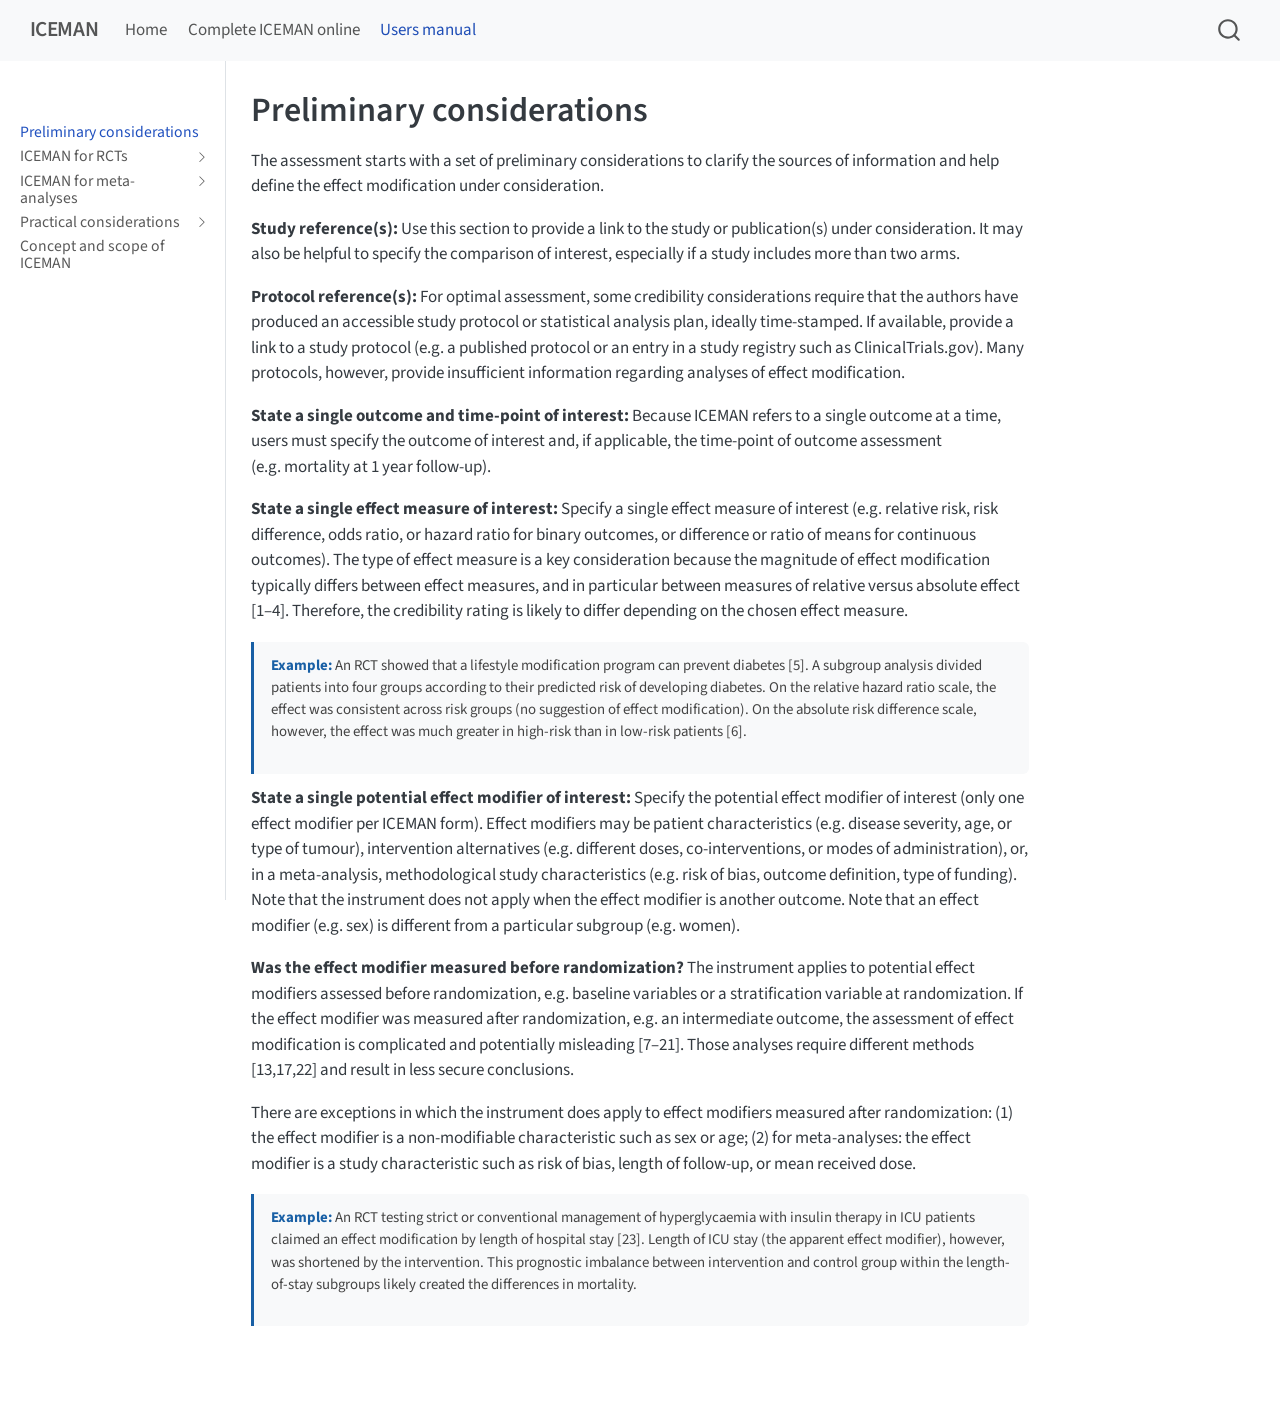
==== docs/manual/index.html @ 95a9b90b "Initial ICEMAN Quarto site" ====
<!DOCTYPE html>
<html xmlns="http://www.w3.org/1999/xhtml" lang="en" xml:lang="en"><head>

<meta charset="utf-8">
<meta name="generator" content="quarto-1.9.37">

<meta name="viewport" content="width=device-width, initial-scale=1.0, user-scalable=yes">


<title>Preliminary considerations – ICEMAN</title>
<style>
/* Default styles provided by pandoc.
** See https://pandoc.org/MANUAL.html#variables-for-html for config info.
*/
code{white-space: pre-wrap;}
span.smallcaps{font-variant: small-caps;}
div.columns{display: flex; gap: min(4vw, 1.5em);}
div.column{flex: auto; overflow-x: auto;}
div.hanging-indent{margin-left: 1.5em; text-indent: -1.5em;}
ul.task-list{list-style: none;}
ul.task-list li input[type="checkbox"] {
  width: 0.8em;
  margin: 0 0.8em 0.2em -1em; /* quarto-specific, see https://github.com/quarto-dev/quarto-cli/issues/4556 */ 
  vertical-align: middle;
}
</style>


<script src="../site_libs/quarto-nav/quarto-nav.js"></script>
<script src="../site_libs/quarto-nav/headroom.min.js"></script>
<script src="../site_libs/clipboard/clipboard.min.js"></script>
<script src="../site_libs/quarto-search/autocomplete.umd.js"></script>
<script src="../site_libs/quarto-search/fuse.min.js"></script>
<script src="../site_libs/quarto-search/quarto-search.js"></script>
<meta name="quarto:offset" content="../">
<script src="../site_libs/quarto-html/quarto.js" type="module"></script>
<script src="../site_libs/quarto-html/tabsets/tabsets.js" type="module"></script>
<script src="../site_libs/quarto-html/popper.min.js"></script>
<script src="../site_libs/quarto-html/tippy.umd.min.js"></script>
<script src="../site_libs/quarto-html/anchor.min.js"></script>
<link href="../site_libs/quarto-html/tippy.css" rel="stylesheet">
<link href="../site_libs/quarto-html/quarto-syntax-highlighting-7f8f88aac4f3542376d5c11b86a4c14d.css" rel="stylesheet" id="quarto-text-highlighting-styles">
<script src="../site_libs/bootstrap/bootstrap.min.js"></script>
<link href="../site_libs/bootstrap/bootstrap-icons.css" rel="stylesheet">
<link href="../site_libs/bootstrap/bootstrap-629c56ba100745318e9dcb35146191d0.min.css" rel="stylesheet" append-hash="true" id="quarto-bootstrap" data-mode="light">
<script id="quarto-search-options" type="application/json">{
  "location": "navbar",
  "copy-button": false,
  "collapse-after": 3,
  "panel-placement": "end",
  "type": "overlay",
  "limit": 50,
  "keyboard-shortcut": [
    "f",
    "/",
    "s"
  ],
  "show-item-context": false,
  "language": {
    "search-no-results-text": "No results",
    "search-matching-documents-text": "matching documents",
    "search-copy-link-title": "Copy link to search",
    "search-hide-matches-text": "Hide additional matches",
    "search-more-match-text": "more match in this document",
    "search-more-matches-text": "more matches in this document",
    "search-clear-button-title": "Clear",
    "search-text-placeholder": "",
    "search-detached-cancel-button-title": "Cancel",
    "search-submit-button-title": "Submit",
    "search-label": "Search"
  }
}</script>


<link rel="stylesheet" href="../assets/custom.css">
</head>

<body class="nav-sidebar docked nav-fixed quarto-light">

<div id="quarto-search-results"></div>
  <header id="quarto-header" class="headroom fixed-top">
    <nav class="navbar navbar-expand-lg " data-bs-theme="dark">
      <div class="navbar-container container-fluid">
      <div class="navbar-brand-container mx-auto">
    <a class="navbar-brand" href="../index.html">
    <span class="navbar-title">ICEMAN</span>
    </a>
  </div>
            <div id="quarto-search" class="" title="Search"></div>
          <button class="navbar-toggler" type="button" data-bs-toggle="collapse" data-bs-target="#navbarCollapse" aria-controls="navbarCollapse" role="menu" aria-expanded="false" aria-label="Toggle navigation" onclick="if (window.quartoToggleHeadroom) { window.quartoToggleHeadroom(); }">
  <span class="navbar-toggler-icon"></span>
</button>
          <div class="collapse navbar-collapse" id="navbarCollapse">
            <ul class="navbar-nav navbar-nav-scroll me-auto">
  <li class="nav-item">
    <a class="nav-link" href="../index.html"> 
<span class="menu-text">Home</span></a>
  </li>  
  <li class="nav-item">
    <a class="nav-link" href="../tool.html"> 
<span class="menu-text">Complete ICEMAN online</span></a>
  </li>  
  <li class="nav-item">
    <a class="nav-link active" href="../manual/index.html" aria-current="page"> 
<span class="menu-text">Users manual</span></a>
  </li>  
</ul>
          </div> <!-- /navcollapse -->
            <div class="quarto-navbar-tools">
</div>
      </div> <!-- /container-fluid -->
    </nav>
  <nav class="quarto-secondary-nav">
    <div class="container-fluid d-flex">
      <button type="button" class="quarto-btn-toggle btn" data-bs-toggle="collapse" role="button" data-bs-target=".quarto-sidebar-collapse-item" aria-controls="quarto-sidebar" aria-expanded="false" aria-label="Toggle sidebar navigation" onclick="if (window.quartoToggleHeadroom) { window.quartoToggleHeadroom(); }">
        <i class="bi bi-layout-text-sidebar-reverse"></i>
      </button>
        <nav class="quarto-page-breadcrumbs" aria-label="breadcrumb"><ol class="breadcrumb"><li class="breadcrumb-item"><a href="../manual/index.html">Preliminary considerations</a></li></ol></nav>
        <a class="flex-grow-1" role="navigation" data-bs-toggle="collapse" data-bs-target=".quarto-sidebar-collapse-item" aria-controls="quarto-sidebar" aria-expanded="false" aria-label="Toggle sidebar navigation" onclick="if (window.quartoToggleHeadroom) { window.quartoToggleHeadroom(); }">      
        </a>
      <button type="button" class="btn quarto-search-button" aria-label="Search" onclick="window.quartoOpenSearch();">
        <i class="bi bi-search"></i>
      </button>
    </div>
  </nav>
</header>
<!-- content -->
<div id="quarto-content" class="quarto-container page-columns page-rows-contents page-layout-article page-navbar">
<!-- sidebar -->
  <nav id="quarto-sidebar" class="sidebar collapse collapse-horizontal quarto-sidebar-collapse-item sidebar-navigation docked overflow-auto">
        <div class="mt-2 flex-shrink-0 align-items-center">
        <div class="sidebar-search">
        <div id="quarto-search" class="" title="Search"></div>
        </div>
        </div>
    <div class="sidebar-menu-container"> 
    <ul class="list-unstyled mt-1">
        <li class="sidebar-item">
  <div class="sidebar-item-container"> 
  <a href="../manual/index.html" class="sidebar-item-text sidebar-link active">
 <span class="menu-text">Preliminary considerations</span></a>
  </div>
</li>
        <li class="sidebar-item sidebar-item-section">
      <div class="sidebar-item-container"> 
            <a href="../manual/rct.html" class="sidebar-item-text sidebar-link">
 <span class="menu-text">ICEMAN for RCTs</span></a>
          <a class="sidebar-item-toggle text-start collapsed" data-bs-toggle="collapse" data-bs-target="#quarto-sidebar-section-1" role="navigation" aria-expanded="false" aria-label="Toggle section">
            <i class="bi bi-chevron-right ms-2"></i>
          </a> 
      </div>
      <ul id="quarto-sidebar-section-1" class="collapse list-unstyled sidebar-section depth1 ">  
          <li class="sidebar-item">
  <div class="sidebar-item-container"> 
  <a href="../manual/rct.html#rct-item1" class="sidebar-item-text sidebar-link">
 <span class="menu-text">Item 1 — Direction a priori</span></a>
  </div>
</li>
          <li class="sidebar-item">
  <div class="sidebar-item-container"> 
  <a href="../manual/rct.html#rct-item2" class="sidebar-item-text sidebar-link">
 <span class="menu-text">Item 2 — Prior evidence</span></a>
  </div>
</li>
          <li class="sidebar-item">
  <div class="sidebar-item-container"> 
  <a href="../manual/rct.html#rct-item3" class="sidebar-item-text sidebar-link">
 <span class="menu-text">Item 3 — Interaction test</span></a>
  </div>
</li>
          <li class="sidebar-item">
  <div class="sidebar-item-container"> 
  <a href="../manual/rct.html#rct-item4" class="sidebar-item-text sidebar-link">
 <span class="menu-text">Item 4 — Multiplicity</span></a>
  </div>
</li>
          <li class="sidebar-item">
  <div class="sidebar-item-container"> 
  <a href="../manual/rct.html#rct-item5" class="sidebar-item-text sidebar-link">
 <span class="menu-text">Item 5 — Cut points</span></a>
  </div>
</li>
          <li class="sidebar-item">
  <div class="sidebar-item-container"> 
  <a href="../manual/rct.html#rct-item6" class="sidebar-item-text sidebar-link">
 <span class="menu-text">Item 6 — Additional</span></a>
  </div>
</li>
          <li class="sidebar-item">
  <div class="sidebar-item-container"> 
  <a href="../manual/rct.html#rct-item7" class="sidebar-item-text sidebar-link">
 <span class="menu-text">Item 7 — Overall rating</span></a>
  </div>
</li>
          <li class="sidebar-item">
  <div class="sidebar-item-container"> 
  <a href="../manual/rct.html#rct-example" class="sidebar-item-text sidebar-link">
 <span class="menu-text">Worked example (CRASH-2)</span></a>
  </div>
</li>
      </ul>
  </li>
        <li class="sidebar-item sidebar-item-section">
      <div class="sidebar-item-container"> 
            <a href="../manual/meta.html" class="sidebar-item-text sidebar-link">
 <span class="menu-text">ICEMAN for meta-analyses</span></a>
          <a class="sidebar-item-toggle text-start collapsed" data-bs-toggle="collapse" data-bs-target="#quarto-sidebar-section-2" role="navigation" aria-expanded="false" aria-label="Toggle section">
            <i class="bi bi-chevron-right ms-2"></i>
          </a> 
      </div>
      <ul id="quarto-sidebar-section-2" class="collapse list-unstyled sidebar-section depth1 ">  
          <li class="sidebar-item">
  <div class="sidebar-item-container"> 
  <a href="../manual/meta.html#meta-item1" class="sidebar-item-text sidebar-link">
 <span class="menu-text">Item 1 — Within vs between</span></a>
  </div>
</li>
          <li class="sidebar-item">
  <div class="sidebar-item-container"> 
  <a href="../manual/meta.html#meta-item2" class="sidebar-item-text sidebar-link">
 <span class="menu-text">Item 2 — Similarity across trials</span></a>
  </div>
</li>
          <li class="sidebar-item">
  <div class="sidebar-item-container"> 
  <a href="../manual/meta.html#meta-item3" class="sidebar-item-text sidebar-link">
 <span class="menu-text">Item 3 — Number of studies</span></a>
  </div>
</li>
          <li class="sidebar-item">
  <div class="sidebar-item-container"> 
  <a href="../manual/meta.html#meta-items4-6" class="sidebar-item-text sidebar-link">
 <span class="menu-text">Items 4–6 — Direction, test, multiplicity</span></a>
  </div>
</li>
          <li class="sidebar-item">
  <div class="sidebar-item-container"> 
  <a href="../manual/meta.html#meta-item7" class="sidebar-item-text sidebar-link">
 <span class="menu-text">Item 7 — Random effects model</span></a>
  </div>
</li>
          <li class="sidebar-item">
  <div class="sidebar-item-container"> 
  <a href="../manual/meta.html#meta-item8" class="sidebar-item-text sidebar-link">
 <span class="menu-text">Item 8 — Cut points</span></a>
  </div>
</li>
          <li class="sidebar-item">
  <div class="sidebar-item-container"> 
  <a href="../manual/meta.html#meta-item9" class="sidebar-item-text sidebar-link">
 <span class="menu-text">Item 9 — Additional</span></a>
  </div>
</li>
          <li class="sidebar-item">
  <div class="sidebar-item-container"> 
  <a href="../manual/meta.html#meta-item10" class="sidebar-item-text sidebar-link">
 <span class="menu-text">Item 10 — Overall rating</span></a>
  </div>
</li>
          <li class="sidebar-item">
  <div class="sidebar-item-container"> 
  <a href="../manual/meta.html#meta-example" class="sidebar-item-text sidebar-link">
 <span class="menu-text">Worked example (cervical cancer)</span></a>
  </div>
</li>
      </ul>
  </li>
        <li class="sidebar-item sidebar-item-section">
      <div class="sidebar-item-container"> 
            <a href="../manual/practical.html" class="sidebar-item-text sidebar-link">
 <span class="menu-text">Practical considerations</span></a>
          <a class="sidebar-item-toggle text-start collapsed" data-bs-toggle="collapse" data-bs-target="#quarto-sidebar-section-3" role="navigation" aria-expanded="false" aria-label="Toggle section">
            <i class="bi bi-chevron-right ms-2"></i>
          </a> 
      </div>
      <ul id="quarto-sidebar-section-3" class="collapse list-unstyled sidebar-section depth1 ">  
          <li class="sidebar-item">
  <div class="sidebar-item-container"> 
  <a href="../manual/practical.html#assessment-in-duplicate" class="sidebar-item-text sidebar-link">
 <span class="menu-text">Assessment in duplicate</span></a>
  </div>
</li>
          <li class="sidebar-item">
  <div class="sidebar-item-container"> 
  <a href="../manual/practical.html#reporting" class="sidebar-item-text sidebar-link">
 <span class="menu-text">Reporting</span></a>
  </div>
</li>
          <li class="sidebar-item">
  <div class="sidebar-item-container"> 
  <a href="../manual/practical.html#using-iceman-with-other-instruments" class="sidebar-item-text sidebar-link">
 <span class="menu-text">Using ICEMAN with other instruments</span></a>
  </div>
</li>
      </ul>
  </li>
        <li class="sidebar-item">
  <div class="sidebar-item-container"> 
  <a href="../manual/concepts.html" class="sidebar-item-text sidebar-link">
 <span class="menu-text">Concept and scope of ICEMAN</span></a>
  </div>
</li>
    </ul>
    </div>
</nav>
<div id="quarto-sidebar-glass" class="quarto-sidebar-collapse-item" data-bs-toggle="collapse" data-bs-target=".quarto-sidebar-collapse-item"></div>
<!-- margin-sidebar -->
    <div id="quarto-margin-sidebar" class="sidebar margin-sidebar zindex-bottom">
        
    </div>
<!-- main -->
<main class="content" id="quarto-document-content">

<header id="title-block-header" class="quarto-title-block default">
<div class="quarto-title">
<h1 class="title">Preliminary considerations</h1>
</div>



<div class="quarto-title-meta">

    
  
    
  </div>
  


</header>


<p>The assessment starts with a set of preliminary considerations to clarify the sources of information and help define the effect modification under consideration.</p>
<p><strong>Study reference(s):</strong> Use this section to provide a link to the study or publication(s) under consideration. It may also be helpful to specify the comparison of interest, especially if a study includes more than two arms.</p>
<p><strong>Protocol reference(s):</strong> For optimal assessment, some credibility considerations require that the authors have produced an accessible study protocol or statistical analysis plan, ideally time-stamped. If available, provide a link to a study protocol (e.g.&nbsp;a published protocol or an entry in a study registry such as ClinicalTrials.gov). Many protocols, however, provide insufficient information regarding analyses of effect modification.</p>
<p><strong>State a single outcome and time-point of interest:</strong> Because ICEMAN refers to a single outcome at a time, users must specify the outcome of interest and, if applicable, the time-point of outcome assessment (e.g.&nbsp;mortality at 1 year follow-up).</p>
<p><strong>State a single effect measure of interest:</strong> Specify a single effect measure of interest (e.g.&nbsp;relative risk, risk difference, odds ratio, or hazard ratio for binary outcomes, or difference or ratio of means for continuous outcomes). The type of effect measure is a key consideration because the magnitude of effect modification typically differs between effect measures, and in particular between measures of relative versus absolute effect <span class="citation" data-cites="Engels2000heterogeneity-0001 Venekamp2014subgroup-0001 Rhodes2016empirical-0001 White2005assessing-0001">[1–4]</span>. Therefore, the credibility rating is likely to differ depending on the chosen effect measure.</p>
<div class="example-block">
<p><strong>Example:</strong> An RCT showed that a lifestyle modification program can prevent diabetes <span class="citation" data-cites="Knowler2002reduction">[5]</span>. A subgroup analysis divided patients into four groups according to their predicted risk of developing diabetes. On the relative hazard ratio scale, the effect was consistent across risk groups (no suggestion of effect modification). On the absolute risk difference scale, however, the effect was much greater in high-risk than in low-risk patients <span class="citation" data-cites="Kent2018personalized-0001">[6]</span>.</p>
</div>
<p><strong>State a single potential effect modifier of interest:</strong> Specify the potential effect modifier of interest (only one effect modifier per ICEMAN form). Effect modifiers may be patient characteristics (e.g.&nbsp;disease severity, age, or type of tumour), intervention alternatives (e.g.&nbsp;different doses, co-interventions, or modes of administration), or, in a meta-analysis, methodological study characteristics (e.g.&nbsp;risk of bias, outcome definition, type of funding). Note that the instrument does not apply when the effect modifier is another outcome. Note that an effect modifier (e.g.&nbsp;sex) is different from a particular subgroup (e.g.&nbsp;women).</p>
<p><strong>Was the effect modifier measured before randomization?</strong> The instrument applies to potential effect modifiers assessed before randomization, e.g.&nbsp;baseline variables or a stratification variable at randomization. If the effect modifier was measured after randomization, e.g.&nbsp;an intermediate outcome, the assessment of effect modification is complicated and potentially misleading <span class="citation" data-cites="VanderWeele2009on-0001 Yusuf1991analysis-0001 Sun2010is-0001 Sun2014how-0001 Oxman1992a-0001 Simon1982patient-0001 Matsuyama2006estimation-0001 Hirji2009outcome-0001 Cuzick1982the-0001 Cook2004subgroup-0001 Desai2014challenges-0001 vanHoorn2017the-0001 Grady2007chapter-0002 Moye200721 Rosenbaum1984the-0001">[7–21]</span>. Those analyses require different methods <span class="citation" data-cites="Matsuyama2006estimation-0001 Desai2014challenges-0001 Korn2017assessing-0001">[13,17,22]</span> and result in less secure conclusions.</p>
<p>There are exceptions in which the instrument does apply to effect modifiers measured after randomization: (1) the effect modifier is a non-modifiable characteristic such as sex or age; (2) for meta-analyses: the effect modifier is a study characteristic such as risk of bias, length of follow-up, or mean received dose.</p>
<div class="example-block">
<p><strong>Example:</strong> An RCT testing strict or conventional management of hyperglycaemia with insulin therapy in ICU patients claimed an effect modification by length of hospital stay <span class="citation" data-cites="VanDenBerghe2006intensive-0001">[23]</span>. Length of ICU stay (the apparent effect modifier), however, was shortened by the intervention. This prognostic imbalance between intervention and control group within the length-of-stay subgroups likely created the differences in mortality.</p>
</div>



</main> <!-- /main -->
<script id="quarto-html-after-body" type="application/javascript">
  window.document.addEventListener("DOMContentLoaded", function (event) {
    const icon = "";
    const anchorJS = new window.AnchorJS();
    anchorJS.options = {
      placement: 'right',
      icon: icon
    };
    anchorJS.add('.anchored');
    const isCodeAnnotation = (el) => {
      for (const clz of el.classList) {
        if (clz.startsWith('code-annotation-')) {                     
          return true;
        }
      }
      return false;
    }
    const onCopySuccess = function(e) {
      // button target
      const button = e.trigger;
      // don't keep focus
      button.blur();
      // flash "checked"
      button.classList.add('code-copy-button-checked');
      var currentTitle = button.getAttribute("title");
      button.setAttribute("title", "Copied!");
      let tooltip;
      if (window.bootstrap) {
        button.setAttribute("data-bs-toggle", "tooltip");
        button.setAttribute("data-bs-placement", "left");
        button.setAttribute("data-bs-title", "Copied!");
        tooltip = new bootstrap.Tooltip(button, 
          { trigger: "manual", 
            customClass: "code-copy-button-tooltip",
            offset: [0, -8]});
        tooltip.show();    
      }
      setTimeout(function() {
        if (tooltip) {
          tooltip.hide();
          button.removeAttribute("data-bs-title");
          button.removeAttribute("data-bs-toggle");
          button.removeAttribute("data-bs-placement");
        }
        button.setAttribute("title", currentTitle);
        button.classList.remove('code-copy-button-checked');
      }, 1000);
      // clear code selection
      e.clearSelection();
    }
    const getTextToCopy = function(trigger) {
      const outerScaffold = trigger.parentElement.cloneNode(true);
      const codeEl = outerScaffold.querySelector('code');
      for (const childEl of codeEl.children) {
        if (isCodeAnnotation(childEl)) {
          childEl.remove();
        }
      }
      return codeEl.innerText;
    }
    const clipboard = new window.ClipboardJS('.code-copy-button:not([data-in-quarto-modal])', {
      text: getTextToCopy
    });
    clipboard.on('success', onCopySuccess);
    if (window.document.getElementById('quarto-embedded-source-code-modal')) {
      const clipboardModal = new window.ClipboardJS('.code-copy-button[data-in-quarto-modal]', {
        text: getTextToCopy,
        container: window.document.getElementById('quarto-embedded-source-code-modal')
      });
      clipboardModal.on('success', onCopySuccess);
    }
      var localhostRegex = new RegExp(/^(?:http|https):\/\/localhost\:?[0-9]*\//);
      var mailtoRegex = new RegExp(/^mailto:/);
        var filterRegex = new RegExp('/' + window.location.host + '/');
      var isInternal = (href) => {
          return filterRegex.test(href) || localhostRegex.test(href) || mailtoRegex.test(href);
      }
      // Inspect non-navigation links and adorn them if external
     var links = window.document.querySelectorAll('a[href]:not(.nav-link):not(.navbar-brand):not(.toc-action):not(.sidebar-link):not(.sidebar-item-toggle):not(.pagination-link):not(.no-external):not([aria-hidden]):not(.dropdown-item):not(.quarto-navigation-tool):not(.about-link)');
      for (var i=0; i<links.length; i++) {
        const link = links[i];
        if (!isInternal(link.href)) {
          // undo the damage that might have been done by quarto-nav.js in the case of
          // links that we want to consider external
          if (link.dataset.originalHref !== undefined) {
            link.href = link.dataset.originalHref;
          }
        }
      }
    function tippyHover(el, contentFn, onTriggerFn, onUntriggerFn) {
      const config = {
        allowHTML: true,
        maxWidth: 500,
        delay: 100,
        arrow: false,
        appendTo: function(el) {
            return el.parentElement;
        },
        interactive: true,
        interactiveBorder: 10,
        theme: 'quarto',
        placement: 'bottom-start',
      };
      if (contentFn) {
        config.content = contentFn;
      }
      if (onTriggerFn) {
        config.onTrigger = onTriggerFn;
      }
      if (onUntriggerFn) {
        config.onUntrigger = onUntriggerFn;
      }
      window.tippy(el, config); 
    }
    const noterefs = window.document.querySelectorAll('a[role="doc-noteref"]');
    for (var i=0; i<noterefs.length; i++) {
      const ref = noterefs[i];
      tippyHover(ref, function() {
        // use id or data attribute instead here
        let href = ref.getAttribute('data-footnote-href') || ref.getAttribute('href');
        try { href = new URL(href).hash; } catch {}
        const id = href.replace(/^#\/?/, "");
        const note = window.document.getElementById(id);
        if (note) {
          return note.innerHTML;
        } else {
          return "";
        }
      });
    }
    const xrefs = window.document.querySelectorAll('a.quarto-xref');
    const processXRef = (id, note) => {
      // Strip column container classes
      const stripColumnClz = (el) => {
        el.classList.remove("page-full", "page-columns");
        if (el.children) {
          for (const child of el.children) {
            stripColumnClz(child);
          }
        }
      }
      stripColumnClz(note)
      if (id === null || id.startsWith('sec-')) {
        // Special case sections, only their first couple elements
        const container = document.createElement("div");
        if (note.children && note.children.length > 2) {
          container.appendChild(note.children[0].cloneNode(true));
          for (let i = 1; i < note.children.length; i++) {
            const child = note.children[i];
            if (child.tagName === "P" && child.innerText === "") {
              continue;
            } else {
              container.appendChild(child.cloneNode(true));
              break;
            }
          }
          if (window.Quarto?.typesetMath) {
            window.Quarto.typesetMath(container);
          }
          return container.innerHTML
        } else {
          if (window.Quarto?.typesetMath) {
            window.Quarto.typesetMath(note);
          }
          return note.innerHTML;
        }
      } else {
        // Remove any anchor links if they are present
        const anchorLink = note.querySelector('a.anchorjs-link');
        if (anchorLink) {
          anchorLink.remove();
        }
        if (window.Quarto?.typesetMath) {
          window.Quarto.typesetMath(note);
        }
        if (note.classList.contains("callout")) {
          return note.outerHTML;
        } else {
          return note.innerHTML;
        }
      }
    }
    for (var i=0; i<xrefs.length; i++) {
      const xref = xrefs[i];
      tippyHover(xref, undefined, function(instance) {
        instance.disable();
        let url = xref.getAttribute('href');
        let hash = undefined; 
        if (url.startsWith('#')) {
          hash = url;
        } else {
          try { hash = new URL(url).hash; } catch {}
        }
        if (hash) {
          const id = hash.replace(/^#\/?/, "");
          const note = window.document.getElementById(id);
          if (note !== null) {
            try {
              const html = processXRef(id, note.cloneNode(true));
              instance.setContent(html);
            } finally {
              instance.enable();
              instance.show();
            }
          } else {
            // See if we can fetch this
            fetch(url.split('#')[0])
            .then(res => res.text())
            .then(html => {
              const parser = new DOMParser();
              const htmlDoc = parser.parseFromString(html, "text/html");
              const note = htmlDoc.getElementById(id);
              if (note !== null) {
                const html = processXRef(id, note);
                instance.setContent(html);
              } 
            }).finally(() => {
              instance.enable();
              instance.show();
            });
          }
        } else {
          // See if we can fetch a full url (with no hash to target)
          // This is a special case and we should probably do some content thinning / targeting
          fetch(url)
          .then(res => res.text())
          .then(html => {
            const parser = new DOMParser();
            const htmlDoc = parser.parseFromString(html, "text/html");
            const note = htmlDoc.querySelector('main.content');
            if (note !== null) {
              // This should only happen for chapter cross references
              // (since there is no id in the URL)
              // remove the first header
              if (note.children.length > 0 && note.children[0].tagName === "HEADER") {
                note.children[0].remove();
              }
              const html = processXRef(null, note);
              instance.setContent(html);
            } 
          }).finally(() => {
            instance.enable();
            instance.show();
          });
        }
      }, function(instance) {
      });
    }
        let selectedAnnoteEl;
        const selectorForAnnotation = ( cell, annotation) => {
          let cellAttr = 'data-code-cell="' + cell + '"';
          let lineAttr = 'data-code-annotation="' +  annotation + '"';
          const selector = 'span[' + cellAttr + '][' + lineAttr + ']';
          return selector;
        }
        const selectCodeLines = (annoteEl) => {
          const doc = window.document;
          const targetCell = annoteEl.getAttribute("data-target-cell");
          const targetAnnotation = annoteEl.getAttribute("data-target-annotation");
          const annoteSpan = window.document.querySelector(selectorForAnnotation(targetCell, targetAnnotation));
          const lines = annoteSpan.getAttribute("data-code-lines").split(",");
          const lineIds = lines.map((line) => {
            return targetCell + "-" + line;
          })
          let top = null;
          let height = null;
          let parent = null;
          if (lineIds.length > 0) {
              //compute the position of the single el (top and bottom and make a div)
              const el = window.document.getElementById(lineIds[0]);
              top = el.offsetTop;
              height = el.offsetHeight;
              parent = el.parentElement.parentElement;
            if (lineIds.length > 1) {
              const lastEl = window.document.getElementById(lineIds[lineIds.length - 1]);
              const bottom = lastEl.offsetTop + lastEl.offsetHeight;
              height = bottom - top;
            }
            if (top !== null && height !== null && parent !== null) {
              // cook up a div (if necessary) and position it 
              let div = window.document.getElementById("code-annotation-line-highlight");
              if (div === null) {
                div = window.document.createElement("div");
                div.setAttribute("id", "code-annotation-line-highlight");
                div.style.position = 'absolute';
                parent.appendChild(div);
              }
              div.style.top = top - 2 + "px";
              div.style.height = height + 4 + "px";
              div.style.left = 0;
              let gutterDiv = window.document.getElementById("code-annotation-line-highlight-gutter");
              if (gutterDiv === null) {
                gutterDiv = window.document.createElement("div");
                gutterDiv.setAttribute("id", "code-annotation-line-highlight-gutter");
                gutterDiv.style.position = 'absolute';
                const codeCell = window.document.getElementById(targetCell);
                const gutter = codeCell.querySelector('.code-annotation-gutter');
                gutter.appendChild(gutterDiv);
              }
              gutterDiv.style.top = top - 2 + "px";
              gutterDiv.style.height = height + 4 + "px";
            }
            selectedAnnoteEl = annoteEl;
          }
        };
        const unselectCodeLines = () => {
          const elementsIds = ["code-annotation-line-highlight", "code-annotation-line-highlight-gutter"];
          elementsIds.forEach((elId) => {
            const div = window.document.getElementById(elId);
            if (div) {
              div.remove();
            }
          });
          selectedAnnoteEl = undefined;
        };
          // Handle positioning of the toggle
      window.addEventListener(
        "resize",
        throttle(() => {
          elRect = undefined;
          if (selectedAnnoteEl) {
            selectCodeLines(selectedAnnoteEl);
          }
        }, 10)
      );
      function throttle(fn, ms) {
      let throttle = false;
      let timer;
        return (...args) => {
          if(!throttle) { // first call gets through
              fn.apply(this, args);
              throttle = true;
          } else { // all the others get throttled
              if(timer) clearTimeout(timer); // cancel #2
              timer = setTimeout(() => {
                fn.apply(this, args);
                timer = throttle = false;
              }, ms);
          }
        };
      }
        // Attach click handler to the DT
        const annoteDls = window.document.querySelectorAll('dt[data-target-cell]');
        for (const annoteDlNode of annoteDls) {
          annoteDlNode.addEventListener('click', (event) => {
            const clickedEl = event.target;
            if (clickedEl !== selectedAnnoteEl) {
              unselectCodeLines();
              const activeEl = window.document.querySelector('dt[data-target-cell].code-annotation-active');
              if (activeEl) {
                activeEl.classList.remove('code-annotation-active');
              }
              selectCodeLines(clickedEl);
              clickedEl.classList.add('code-annotation-active');
            } else {
              // Unselect the line
              unselectCodeLines();
              clickedEl.classList.remove('code-annotation-active');
            }
          });
        }
    const findCites = (el) => {
      const parentEl = el.parentElement;
      if (parentEl) {
        const cites = parentEl.dataset.cites;
        if (cites) {
          return {
            el,
            cites: cites.split(' ')
          };
        } else {
          return findCites(el.parentElement)
        }
      } else {
        return undefined;
      }
    };
    var bibliorefs = window.document.querySelectorAll('a[role="doc-biblioref"]');
    for (var i=0; i<bibliorefs.length; i++) {
      const ref = bibliorefs[i];
      const citeInfo = findCites(ref);
      if (citeInfo) {
        tippyHover(citeInfo.el, function() {
          var popup = window.document.createElement('div');
          citeInfo.cites.forEach(function(cite) {
            var citeDiv = window.document.createElement('div');
            citeDiv.classList.add('hanging-indent');
            citeDiv.classList.add('csl-entry');
            var biblioDiv = window.document.getElementById('ref-' + cite);
            if (biblioDiv) {
              citeDiv.innerHTML = biblioDiv.innerHTML;
            }
            popup.appendChild(citeDiv);
          });
          return popup.innerHTML;
        });
      }
    }
  });
  </script>
</div> <!-- /content -->




</body></html>
---- docs/site_libs/quarto-html/tippy.css ----
.tippy-box[data-animation=fade][data-state=hidden]{opacity:0}[data-tippy-root]{max-width:calc(100vw - 10px)}.tippy-box{position:relative;background-color:#333;color:#fff;border-radius:4px;font-size:14px;line-height:1.4;white-space:normal;outline:0;transition-property:transform,visibility,opacity}.tippy-box[data-placement^=top]>.tippy-arrow{bottom:0}.tippy-box[data-placement^=top]>.tippy-arrow:before{bottom:-7px;left:0;border-width:8px 8px 0;border-top-color:initial;transform-origin:center top}.tippy-box[data-placement^=bottom]>.tippy-arrow{top:0}.tippy-box[data-placement^=bottom]>.tippy-arrow:before{top:-7px;left:0;border-width:0 8px 8px;border-bottom-color:initial;transform-origin:center bottom}.tippy-box[data-placement^=left]>.tippy-arrow{right:0}.tippy-box[data-placement^=left]>.tippy-arrow:before{border-width:8px 0 8px 8px;border-left-color:initial;right:-7px;transform-origin:center left}.tippy-box[data-placement^=right]>.tippy-arrow{left:0}.tippy-box[data-placement^=right]>.tippy-arrow:before{left:-7px;border-width:8px 8px 8px 0;border-right-color:initial;transform-origin:center right}.tippy-box[data-inertia][data-state=visible]{transition-timing-function:cubic-bezier(.54,1.5,.38,1.11)}.tippy-arrow{width:16px;height:16px;color:#333}.tippy-arrow:before{content:"";position:absolute;border-color:transparent;border-style:solid}.tippy-content{position:relative;padding:5px 9px;z-index:1}
---- docs/site_libs/quarto-html/quarto-syntax-highlighting-7f8f88aac4f3542376d5c11b86a4c14d.css ----
/* quarto syntax highlight colors */
:root {
  --quarto-hl-ot-color: #003B4F;
  --quarto-hl-at-color: #657422;
  --quarto-hl-ss-color: #20794D;
  --quarto-hl-an-color: #5E5E5E;
  --quarto-hl-fu-color: #4758AB;
  --quarto-hl-st-color: #20794D;
  --quarto-hl-cf-color: #003B4F;
  --quarto-hl-op-color: #5E5E5E;
  --quarto-hl-er-color: #AD0000;
  --quarto-hl-bn-color: #AD0000;
  --quarto-hl-al-color: #AD0000;
  --quarto-hl-va-color: #111111;
  --quarto-hl-bu-color: inherit;
  --quarto-hl-ex-color: inherit;
  --quarto-hl-pp-color: #AD0000;
  --quarto-hl-in-color: #5E5E5E;
  --quarto-hl-vs-color: #20794D;
  --quarto-hl-wa-color: #5E5E5E;
  --quarto-hl-do-color: #5E5E5E;
  --quarto-hl-im-color: #00769E;
  --quarto-hl-ch-color: #20794D;
  --quarto-hl-dt-color: #AD0000;
  --quarto-hl-fl-color: #AD0000;
  --quarto-hl-co-color: #5E5E5E;
  --quarto-hl-cv-color: #5E5E5E;
  --quarto-hl-cn-color: #8f5902;
  --quarto-hl-sc-color: #5E5E5E;
  --quarto-hl-dv-color: #AD0000;
  --quarto-hl-kw-color: #003B4F;
}

/* other quarto variables */
:root {
  --quarto-font-monospace: SFMono-Regular, Menlo, Monaco, Consolas, "Liberation Mono", "Courier New", monospace;
}

/* syntax highlight based on Pandoc's rules */
pre > code.sourceCode > span {
  color: #003B4F;
}

code.sourceCode > span {
  color: #003B4F;
}

div.sourceCode,
div.sourceCode pre.sourceCode {
  color: #003B4F;
}

/* Normal */
code span {
  color: #003B4F;
}

/* Alert */
code span.al {
  color: #AD0000;
  font-style: inherit;
}

/* Annotation */
code span.an {
  color: #5E5E5E;
  font-style: inherit;
}

/* Attribute */
code span.at {
  color: #657422;
  font-style: inherit;
}

/* BaseN */
code span.bn {
  color: #AD0000;
  font-style: inherit;
}

/* BuiltIn */
code span.bu {
  font-style: inherit;
}

/* ControlFlow */
code span.cf {
  color: #003B4F;
  font-weight: bold;
  font-style: inherit;
}

/* Char */
code span.ch {
  color: #20794D;
  font-style: inherit;
}

/* Constant */
code span.cn {
  color: #8f5902;
  font-style: inherit;
}

/* Comment */
code span.co {
  color: #5E5E5E;
  font-style: inherit;
}

/* CommentVar */
code span.cv {
  color: #5E5E5E;
  font-style: italic;
}

/* Documentation */
code span.do {
  color: #5E5E5E;
  font-style: italic;
}

/* DataType */
code span.dt {
  color: #AD0000;
  font-style: inherit;
}

/* DecVal */
code span.dv {
  color: #AD0000;
  font-style: inherit;
}

/* Error */
code span.er {
  color: #AD0000;
  font-style: inherit;
}

/* Extension */
code span.ex {
  font-style: inherit;
}

/* Float */
code span.fl {
  color: #AD0000;
  font-style: inherit;
}

/* Function */
code span.fu {
  color: #4758AB;
  font-style: inherit;
}

/* Import */
code span.im {
  color: #00769E;
  font-style: inherit;
}

/* Information */
code span.in {
  color: #5E5E5E;
  font-style: inherit;
}

/* Keyword */
code span.kw {
  color: #003B4F;
  font-weight: bold;
  font-style: inherit;
}

/* Operator */
code span.op {
  color: #5E5E5E;
  font-style: inherit;
}

/* Other */
code span.ot {
  color: #003B4F;
  font-style: inherit;
}

/* Preprocessor */
code span.pp {
  color: #AD0000;
  font-style: inherit;
}

/* SpecialChar */
code span.sc {
  color: #5E5E5E;
  font-style: inherit;
}

/* SpecialString */
code span.ss {
  color: #20794D;
  font-style: inherit;
}

/* String */
code span.st {
  color: #20794D;
  font-style: inherit;
}

/* Variable */
code span.va {
  color: #111111;
  font-style: inherit;
}

/* VerbatimString */
code span.vs {
  color: #20794D;
  font-style: inherit;
}

/* Warning */
code span.wa {
  color: #5E5E5E;
  font-style: italic;
}

.prevent-inlining {
  content: "</";
}

/*# sourceMappingURL=789ad8cd35626ba772517505b42a116e.css.map */
---- docs/assets/custom.css ----
/* ── ICEMAN custom styles ── */

:root {
  --iceman-blue: #185FA5;
  --iceman-teal: #0F6E56;
  --iceman-light: #E6F1FB;
}

/* Navbar branding */
.navbar-brand { font-weight: 600; letter-spacing: -0.02em; }

/* Landing page hero */
.hero {
  background: linear-gradient(135deg, #E6F1FB 0%, #E1F5EE 100%);
  border-radius: 12px;
  padding: 3rem 2.5rem;
  margin-bottom: 2.5rem;
}
.hero h1 { font-size: 2.2rem; font-weight: 700; margin-bottom: 0.5rem; }
.hero .lead { font-size: 1.1rem; color: #444; max-width: 680px; }

/* Download cards */
.download-grid {
  display: grid;
  grid-template-columns: repeat(auto-fit, minmax(200px, 1fr));
  gap: 1rem;
  margin: 1.5rem 0;
}
.download-card {
  border: 1px solid #dee2e6;
  border-radius: 10px;
  padding: 1.25rem 1rem;
  text-align: center;
  background: #fff;
  transition: box-shadow 0.15s;
}
.download-card:hover { box-shadow: 0 4px 16px rgba(0,0,0,0.08); }
.download-card .icon { font-size: 2rem; margin-bottom: 0.5rem; }
.download-card h5 { font-size: 0.95rem; font-weight: 600; margin-bottom: 0.25rem; }
.download-card p { font-size: 0.82rem; color: #666; margin-bottom: 0.75rem; }
.download-card a.btn { font-size: 0.82rem; }

/* Citation box */
.cite-box {
  background: #f8f9fa;
  border-left: 4px solid var(--iceman-blue);
  border-radius: 0 8px 8px 0;
  padding: 1rem 1.25rem;
  font-size: 0.9rem;
  position: relative;
}
.cite-box .copy-btn {
  position: absolute; top: 0.75rem; right: 0.75rem;
  font-size: 0.75rem; padding: 2px 10px;
}

/* Manual page */
.manual-section { margin-bottom: 2.5rem; }
.response-table th { background: #f0f4f8; }
.example-block {
  background: #f8f9fa;
  border-left: 3px solid var(--iceman-blue);
  border-radius: 0 6px 6px 0;
  padding: 0.75rem 1rem;
  font-size: 0.875rem;
  color: #444;
  margin: 0.75rem 0;
}
.example-block strong { color: var(--iceman-blue); }

/* ICEMAN tool page — radio options */
.iceman-item {
  border: 1px solid #dee2e6;
  border-radius: 10px;
  padding: 1.25rem 1.25rem 1rem;
  margin-bottom: 1.25rem;
  background: #fff;
}
.iceman-item .item-num {
  font-size: 0.75rem; font-weight: 600; color: var(--iceman-blue);
  text-transform: uppercase; letter-spacing: 0.05em; margin-bottom: 0.25rem;
}
.iceman-item .item-q { font-weight: 600; margin-bottom: 0.4rem; }
.iceman-item .item-hint { font-size: 0.85rem; color: #666; margin-bottom: 0.9rem; }

.radio-row {
  display: flex; align-items: flex-start; gap: 10px;
  padding: 8px 10px; border-radius: 7px; cursor: pointer;
  border: 1px solid transparent; margin-bottom: 4px;
  transition: all 0.1s;
}
.radio-row:hover { background: #f0f4f8; border-color: #b8d0e8; }
.radio-row.selected { background: #e6f1fb; border-color: var(--iceman-blue); }
.radio-row input[type=radio] { margin-top: 3px; flex-shrink: 0; }
.radio-row .rl { font-weight: 600; font-size: 0.9rem; }
.radio-row .rd { font-size: 0.82rem; color: #666; }

/* Credibility scale */
.cred-scale-wrap { margin: 1rem 0 0.25rem; }
.cred-bar {
  height: 10px; border-radius: 5px;
  background: linear-gradient(to right, #E24B4A, #FAC775, #1D9E75, #0F6E56);
  position: relative; margin-bottom: 4px;
}
.cred-labels {
  display: flex; justify-content: space-between;
  font-size: 0.72rem; color: #888; margin-top: 2px;
}
.cred-thumb {
  position: absolute; top: 50%; width: 18px; height: 18px;
  border-radius: 50%; background: #fff; border: 2px solid #333;
  transform: translate(-50%, -50%); pointer-events: none;
}
input.cred-range {
  width: 100%; margin-top: -8px; position: relative; z-index: 2;
  opacity: 0; cursor: pointer; height: 24px;
}

/* Result report */
.result-report {
  border: 1px solid #dee2e6; border-radius: 10px;
  padding: 1.5rem; margin-top: 1.5rem; background: #fff;
}
.result-row {
  display: flex; justify-content: space-between; align-items: center;
  padding: 7px 0; border-bottom: 1px solid #f0f0f0; font-size: 0.875rem;
}
.result-row:last-child { border-bottom: none; }
.badge-low { background: #FCEBEB; color: #A32D2D; font-size: 0.75rem; padding: 2px 10px; border-radius: 6px; }
.badge-ok  { background: #FAEEDA; color: #854F0B; font-size: 0.75rem; padding: 2px 10px; border-radius: 6px; }
.badge-good{ background: #EAF3DE; color: #3B6D11; font-size: 0.75rem; padding: 2px 10px; border-radius: 6px; }
.badge-na  { background: #f0f0f0; color: #666;    font-size: 0.75rem; padding: 2px 10px; border-radius: 6px; }

.overall-verdict {
  text-align: center; padding: 1.5rem; margin-top: 1rem;
  border-radius: 8px; background: #f8f9fa;
}
.overall-verdict .verdict-label { font-size: 1.3rem; font-weight: 700; }
.overall-verdict .verdict-sub   { font-size: 0.9rem; color: #555; margin-top: 4px; }

/* Manual link badges in tool */
.manual-link {
  font-size: 0.75rem; color: var(--iceman-blue);
  text-decoration: none; border: 1px solid var(--iceman-blue);
  border-radius: 4px; padding: 1px 7px; margin-left: 8px;
}
.manual-link:hover { background: var(--iceman-light); }

/* Search highlight */
mark { background: #fff3b0; border-radius: 2px; }

/* Print */
@media print {
  .navbar, .sidebar, #quarto-sidebar { display: none !important; }
  .result-report { border: 1px solid #ccc; }
}
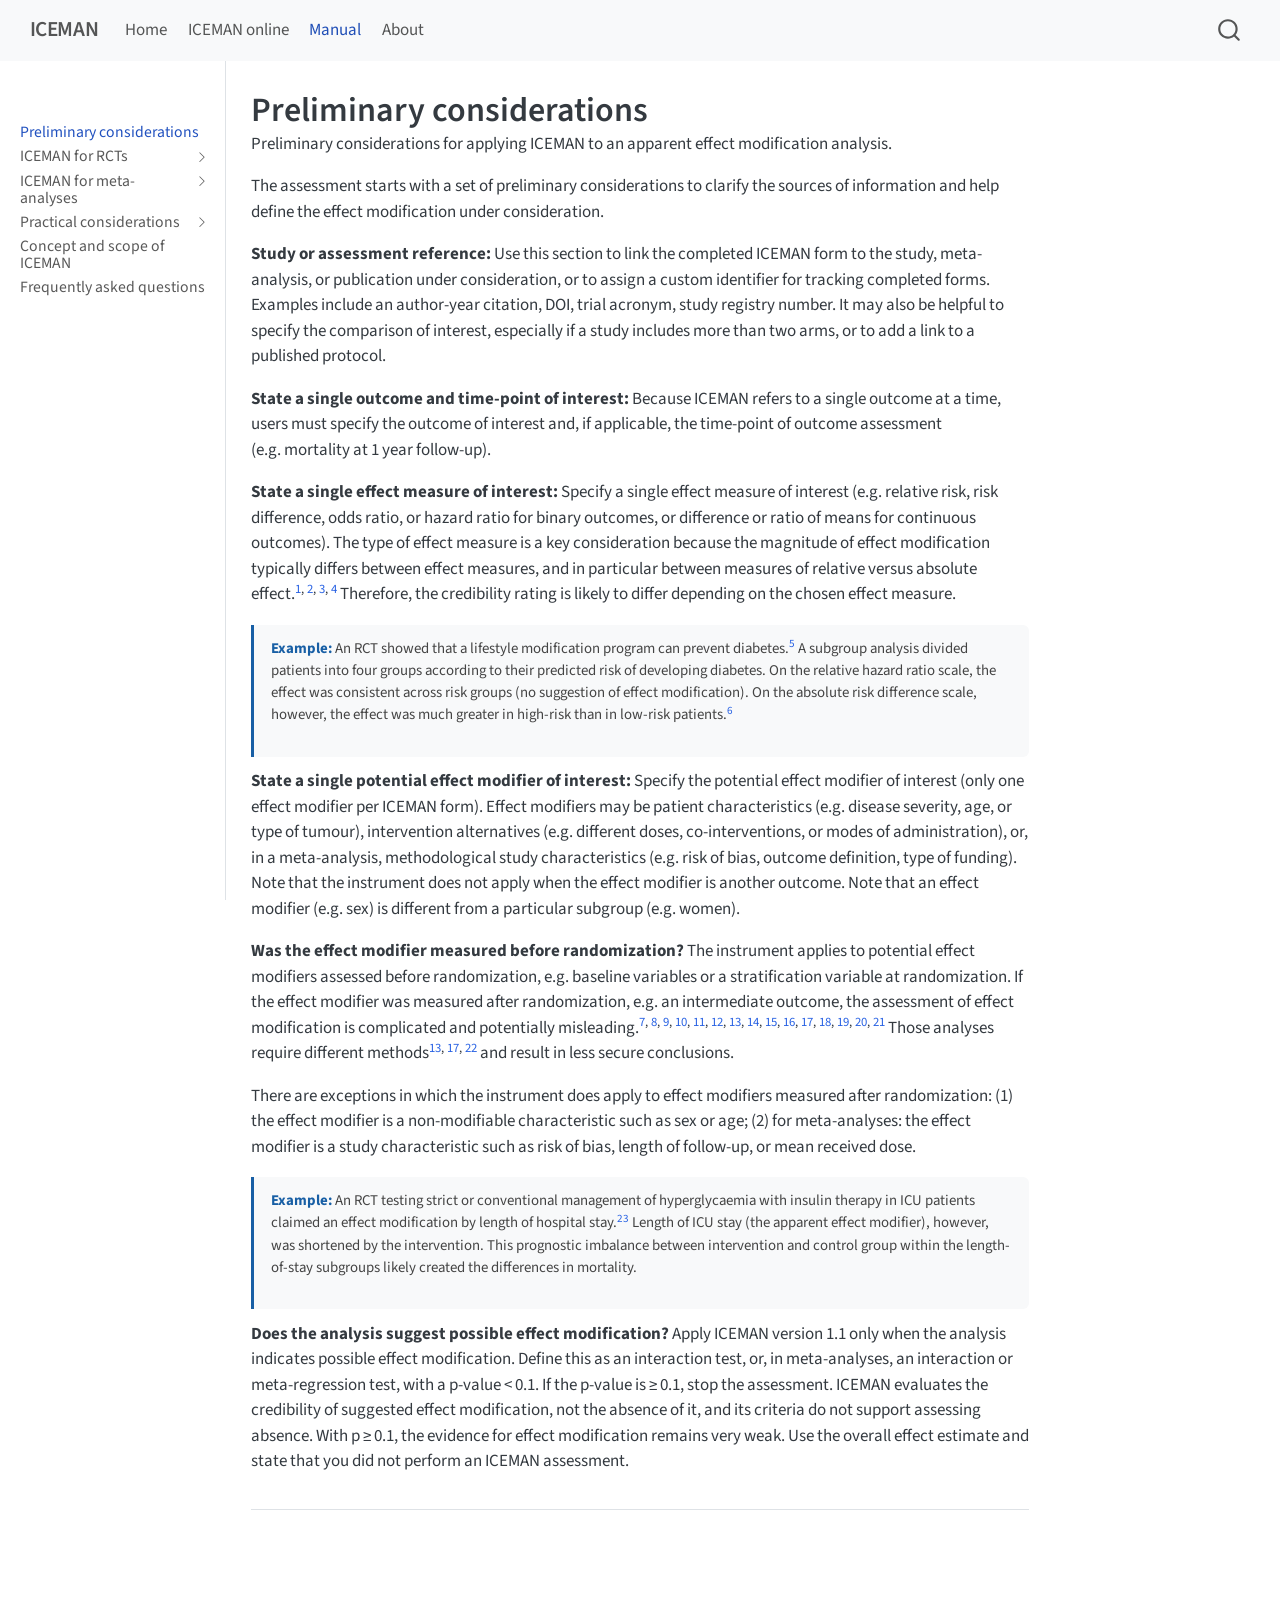
==== commit 55654a74: "Publish Quarto website" ====
--- a/docs/manual/index.html
+++ b/docs/manual/index.html
@@ -6,6 +6,7 @@
 
 <meta name="viewport" content="width=device-width, initial-scale=1.0, user-scalable=yes">
 
+<meta name="description" content="Preliminary considerations for applying ICEMAN to an apparent effect modification analysis.">
 
 <title>Preliminary considerations – ICEMAN</title>
 <style>
@@ -23,7 +24,26 @@
   margin: 0 0.8em 0.2em -1em; /* quarto-specific, see https://github.com/quarto-dev/quarto-cli/issues/4556 */ 
   vertical-align: middle;
 }
-</style>
+/* CSS for citations */
+div.csl-bib-body { }
+div.csl-entry {
+  clear: both;
+}
+.hanging-indent div.csl-entry {
+  margin-left:2em;
+  text-indent:-2em;
+}
+div.csl-left-margin {
+  min-width:2em;
+  float:left;
+}
+div.csl-right-inline {
+  margin-left:2em;
+  padding-left:1em;
+}
+div.csl-indent {
+  margin-left: 2em;
+}</style>
 
 
 <script src="../site_libs/quarto-nav/quarto-nav.js"></script>
@@ -33,16 +53,16 @@
 <script src="../site_libs/quarto-search/fuse.min.js"></script>
 <script src="../site_libs/quarto-search/quarto-search.js"></script>
 <meta name="quarto:offset" content="../">
+<link href="../assets/favicon.svg" rel="icon" type="image/svg+xml">
 <script src="../site_libs/quarto-html/quarto.js" type="module"></script>
 <script src="../site_libs/quarto-html/tabsets/tabsets.js" type="module"></script>
 <script src="../site_libs/quarto-html/popper.min.js"></script>
 <script src="../site_libs/quarto-html/tippy.umd.min.js"></script>
-<script src="../site_libs/quarto-html/anchor.min.js"></script>
 <link href="../site_libs/quarto-html/tippy.css" rel="stylesheet">
 <link href="../site_libs/quarto-html/quarto-syntax-highlighting-7f8f88aac4f3542376d5c11b86a4c14d.css" rel="stylesheet" id="quarto-text-highlighting-styles">
 <script src="../site_libs/bootstrap/bootstrap.min.js"></script>
 <link href="../site_libs/bootstrap/bootstrap-icons.css" rel="stylesheet">
-<link href="../site_libs/bootstrap/bootstrap-629c56ba100745318e9dcb35146191d0.min.css" rel="stylesheet" append-hash="true" id="quarto-bootstrap" data-mode="light">
+<link href="../site_libs/bootstrap/bootstrap-1b8143a5af30aa0587ead8c64582f750.min.css" rel="stylesheet" append-hash="true" id="quarto-bootstrap" data-mode="light">
 <script id="quarto-search-options" type="application/json">{
   "location": "navbar",
   "copy-button": false,
@@ -98,11 +118,15 @@
   </li>  
   <li class="nav-item">
     <a class="nav-link" href="../tool.html"> 
-<span class="menu-text">Complete ICEMAN online</span></a>
+<span class="menu-text">ICEMAN online</span></a>
   </li>  
   <li class="nav-item">
     <a class="nav-link active" href="../manual/index.html" aria-current="page"> 
-<span class="menu-text">Users manual</span></a>
+<span class="menu-text">Manual</span></a>
+  </li>  
+  <li class="nav-item">
+    <a class="nav-link" href="../about.html"> 
+<span class="menu-text">About</span></a>
   </li>  
 </ul>
           </div> <!-- /navcollapse -->
@@ -300,6 +324,12 @@
  <span class="menu-text">Concept and scope of ICEMAN</span></a>
   </div>
 </li>
+        <li class="sidebar-item">
+  <div class="sidebar-item-container"> 
+  <a href="../manual/faq.html" class="sidebar-item-text sidebar-link">
+ <span class="menu-text">Frequently asked questions</span></a>
+  </div>
+</li>
     </ul>
     </div>
 </nav>
@@ -316,6 +346,11 @@
 <h1 class="title">Preliminary considerations</h1>
 </div>
 
+<div>
+  <div class="description">
+    Preliminary considerations for applying ICEMAN to an apparent effect modification analysis.
+  </div>
+</div>
 
 
 <div class="quarto-title-meta">
@@ -331,32 +366,96 @@
 
 
 <p>The assessment starts with a set of preliminary considerations to clarify the sources of information and help define the effect modification under consideration.</p>
-<p><strong>Study reference(s):</strong> Use this section to provide a link to the study or publication(s) under consideration. It may also be helpful to specify the comparison of interest, especially if a study includes more than two arms.</p>
-<p><strong>Protocol reference(s):</strong> For optimal assessment, some credibility considerations require that the authors have produced an accessible study protocol or statistical analysis plan, ideally time-stamped. If available, provide a link to a study protocol (e.g.&nbsp;a published protocol or an entry in a study registry such as ClinicalTrials.gov). Many protocols, however, provide insufficient information regarding analyses of effect modification.</p>
-<p><strong>State a single outcome and time-point of interest:</strong> Because ICEMAN refers to a single outcome at a time, users must specify the outcome of interest and, if applicable, the time-point of outcome assessment (e.g.&nbsp;mortality at 1 year follow-up).</p>
-<p><strong>State a single effect measure of interest:</strong> Specify a single effect measure of interest (e.g.&nbsp;relative risk, risk difference, odds ratio, or hazard ratio for binary outcomes, or difference or ratio of means for continuous outcomes). The type of effect measure is a key consideration because the magnitude of effect modification typically differs between effect measures, and in particular between measures of relative versus absolute effect <span class="citation" data-cites="Engels2000heterogeneity-0001 Venekamp2014subgroup-0001 Rhodes2016empirical-0001 White2005assessing-0001">[1–4]</span>. Therefore, the credibility rating is likely to differ depending on the chosen effect measure.</p>
+<p><span id="prelim-ref"></span> <strong>Study or assessment reference:</strong> Use this section to link the completed ICEMAN form to the study, meta-analysis, or publication under consideration, or to assign a custom identifier for tracking completed forms. Examples include an author-year citation, DOI, trial acronym, study registry number. It may also be helpful to specify the comparison of interest, especially if a study includes more than two arms, or to add a link to a published protocol.</p>
+<p><span id="prelim-outcome"></span> <strong>State a single outcome and time-point of interest:</strong> Because ICEMAN refers to a single outcome at a time, users must specify the outcome of interest and, if applicable, the time-point of outcome assessment (e.g.&nbsp;mortality at 1 year follow-up).</p>
+<p><span id="prelim-measure"></span> <strong>State a single effect measure of interest:</strong> Specify a single effect measure of interest (e.g.&nbsp;relative risk, risk difference, odds ratio, or hazard ratio for binary outcomes, or difference or ratio of means for continuous outcomes). The type of effect measure is a key consideration because the magnitude of effect modification typically differs between effect measures, and in particular between measures of relative versus absolute effect.<span class="citation" data-cites="Engels2000heterogeneity-0001 Venekamp2014subgroup-0001 Rhodes2016empirical-0001 White2005assessing-0001"><sup><a href="#ref-Engels2000heterogeneity-0001" role="doc-biblioref">1</a>, <a href="#ref-Venekamp2014subgroup-0001" role="doc-biblioref">2</a>, <a href="#ref-Rhodes2016empirical-0001" role="doc-biblioref">3</a>, <a href="#ref-White2005assessing-0001" role="doc-biblioref">4</a></sup></span> Therefore, the credibility rating is likely to differ depending on the chosen effect measure.</p>
 <div class="example-block">
-<p><strong>Example:</strong> An RCT showed that a lifestyle modification program can prevent diabetes <span class="citation" data-cites="Knowler2002reduction">[5]</span>. A subgroup analysis divided patients into four groups according to their predicted risk of developing diabetes. On the relative hazard ratio scale, the effect was consistent across risk groups (no suggestion of effect modification). On the absolute risk difference scale, however, the effect was much greater in high-risk than in low-risk patients <span class="citation" data-cites="Kent2018personalized-0001">[6]</span>.</p>
-</div>
-<p><strong>State a single potential effect modifier of interest:</strong> Specify the potential effect modifier of interest (only one effect modifier per ICEMAN form). Effect modifiers may be patient characteristics (e.g.&nbsp;disease severity, age, or type of tumour), intervention alternatives (e.g.&nbsp;different doses, co-interventions, or modes of administration), or, in a meta-analysis, methodological study characteristics (e.g.&nbsp;risk of bias, outcome definition, type of funding). Note that the instrument does not apply when the effect modifier is another outcome. Note that an effect modifier (e.g.&nbsp;sex) is different from a particular subgroup (e.g.&nbsp;women).</p>
-<p><strong>Was the effect modifier measured before randomization?</strong> The instrument applies to potential effect modifiers assessed before randomization, e.g.&nbsp;baseline variables or a stratification variable at randomization. If the effect modifier was measured after randomization, e.g.&nbsp;an intermediate outcome, the assessment of effect modification is complicated and potentially misleading <span class="citation" data-cites="VanderWeele2009on-0001 Yusuf1991analysis-0001 Sun2010is-0001 Sun2014how-0001 Oxman1992a-0001 Simon1982patient-0001 Matsuyama2006estimation-0001 Hirji2009outcome-0001 Cuzick1982the-0001 Cook2004subgroup-0001 Desai2014challenges-0001 vanHoorn2017the-0001 Grady2007chapter-0002 Moye200721 Rosenbaum1984the-0001">[7–21]</span>. Those analyses require different methods <span class="citation" data-cites="Matsuyama2006estimation-0001 Desai2014challenges-0001 Korn2017assessing-0001">[13,17,22]</span> and result in less secure conclusions.</p>
+<p><strong>Example:</strong> An RCT showed that a lifestyle modification program can prevent diabetes.<span class="citation" data-cites="Knowler2002reduction"><sup><a href="#ref-Knowler2002reduction" role="doc-biblioref">5</a></sup></span> A subgroup analysis divided patients into four groups according to their predicted risk of developing diabetes. On the relative hazard ratio scale, the effect was consistent across risk groups (no suggestion of effect modification). On the absolute risk difference scale, however, the effect was much greater in high-risk than in low-risk patients.<span class="citation" data-cites="Kent2018personalized-0001"><sup><a href="#ref-Kent2018personalized-0001" role="doc-biblioref">6</a></sup></span></p>
+</div>
+<p><span id="prelim-modifier"></span> <strong>State a single potential effect modifier of interest:</strong> Specify the potential effect modifier of interest (only one effect modifier per ICEMAN form). Effect modifiers may be patient characteristics (e.g.&nbsp;disease severity, age, or type of tumour), intervention alternatives (e.g.&nbsp;different doses, co-interventions, or modes of administration), or, in a meta-analysis, methodological study characteristics (e.g.&nbsp;risk of bias, outcome definition, type of funding). Note that the instrument does not apply when the effect modifier is another outcome. Note that an effect modifier (e.g.&nbsp;sex) is different from a particular subgroup (e.g.&nbsp;women).</p>
+<p><span id="prelim-prerando"></span> <strong>Was the effect modifier measured before randomization?</strong> The instrument applies to potential effect modifiers assessed before randomization, e.g.&nbsp;baseline variables or a stratification variable at randomization. If the effect modifier was measured after randomization, e.g.&nbsp;an intermediate outcome, the assessment of effect modification is complicated and potentially misleading.<span class="citation" data-cites="VanderWeele2009on-0001 Yusuf1991analysis-0001 Sun2010is-0001 Sun2014how-0001 Oxman1992a-0001 Simon1982patient-0001 Matsuyama2006estimation-0001 Hirji2009outcome-0001 Cuzick1982the-0001 Cook2004subgroup-0001 Desai2014challenges-0001 vanHoorn2017the-0001 Grady2007chapter-0002 Moye200721 Rosenbaum1984the-0001"><sup><a href="#ref-VanderWeele2009on-0001" role="doc-biblioref">7</a>, <a href="#ref-Yusuf1991analysis-0001" role="doc-biblioref">8</a>, <a href="#ref-Sun2010is-0001" role="doc-biblioref">9</a>, <a href="#ref-Sun2014how-0001" role="doc-biblioref">10</a>, <a href="#ref-Oxman1992a-0001" role="doc-biblioref">11</a>, <a href="#ref-Simon1982patient-0001" role="doc-biblioref">12</a>, <a href="#ref-Matsuyama2006estimation-0001" role="doc-biblioref">13</a>, <a href="#ref-Hirji2009outcome-0001" role="doc-biblioref">14</a>, <a href="#ref-Cuzick1982the-0001" role="doc-biblioref">15</a>, <a href="#ref-Cook2004subgroup-0001" role="doc-biblioref">16</a>, <a href="#ref-Desai2014challenges-0001" role="doc-biblioref">17</a>, <a href="#ref-vanHoorn2017the-0001" role="doc-biblioref">18</a>, <a href="#ref-Grady2007chapter-0002" role="doc-biblioref">19</a>, <a href="#ref-Moye200721" role="doc-biblioref">20</a>, <a href="#ref-Rosenbaum1984the-0001" role="doc-biblioref">21</a></sup></span> Those analyses require different methods<span class="citation" data-cites="Matsuyama2006estimation-0001 Desai2014challenges-0001 Korn2017assessing-0001"><sup><a href="#ref-Matsuyama2006estimation-0001" role="doc-biblioref">13</a>, <a href="#ref-Desai2014challenges-0001" role="doc-biblioref">17</a>, <a href="#ref-Korn2017assessing-0001" role="doc-biblioref">22</a></sup></span> and result in less secure conclusions.</p>
 <p>There are exceptions in which the instrument does apply to effect modifiers measured after randomization: (1) the effect modifier is a non-modifiable characteristic such as sex or age; (2) for meta-analyses: the effect modifier is a study characteristic such as risk of bias, length of follow-up, or mean received dose.</p>
 <div class="example-block">
-<p><strong>Example:</strong> An RCT testing strict or conventional management of hyperglycaemia with insulin therapy in ICU patients claimed an effect modification by length of hospital stay <span class="citation" data-cites="VanDenBerghe2006intensive-0001">[23]</span>. Length of ICU stay (the apparent effect modifier), however, was shortened by the intervention. This prognostic imbalance between intervention and control group within the length-of-stay subgroups likely created the differences in mortality.</p>
-</div>
-
-
-
-</main> <!-- /main -->
+<p><strong>Example:</strong> An RCT testing strict or conventional management of hyperglycaemia with insulin therapy in ICU patients claimed an effect modification by length of hospital stay.<span class="citation" data-cites="VanDenBerghe2006intensive-0001"><sup><a href="#ref-VanDenBerghe2006intensive-0001" role="doc-biblioref">23</a></sup></span> Length of ICU stay (the apparent effect modifier), however, was shortened by the intervention. This prognostic imbalance between intervention and control group within the length-of-stay subgroups likely created the differences in mortality.</p>
+</div>
+<p><span id="prelim-possible"></span> <strong>Does the analysis suggest possible effect modification?</strong> Apply ICEMAN version 1.1 only when the analysis indicates possible effect modification. Define this as an interaction test, or, in meta-analyses, an interaction or meta-regression test, with a p-value &lt; 0.1. If the p-value is ≥ 0.1, stop the assessment. ICEMAN evaluates the credibility of suggested effect modification, not the absence of it, and its criteria do not support assessing absence. With p ≥ 0.1, the evidence for effect modification remains very weak. Use the overall effect estimate and state that you did not perform an ICEMAN assessment.</p>
+
+
+
+
+<div id="quarto-appendix" class="default"><section class="quarto-appendix-contents" role="doc-bibliography" id="quarto-bibliography"><h2 class="anchored quarto-appendix-heading">References</h2><div id="refs" class="references csl-bib-body" role="list">
+<div id="ref-Engels2000heterogeneity-0001" class="csl-entry" role="listitem">
+1. Engels EA, Schmid CH, Terrin N, Olkin I, Lau J. Heterogeneity and statistical significance in meta-analysis: An empirical study of 125 meta-analyses [Internet]. Stat. Med. 2000 ;19(13):1707–1728.Available from: <a href="http://dx.doi.org/10.1002/1097-0258(20000715)19:13<1707::aid-sim491>3.0.co;2-p">http://dx.doi.org/10.1002/1097-0258(20000715)19:13&lt;1707::aid-sim491&gt;3.0.co;2-p</a>
+</div>
+<div id="ref-Venekamp2014subgroup-0001" class="csl-entry" role="listitem">
+2. Venekamp RP, Rovers MM, Hoes AW, Knol MJ. Subgroup analysis in randomized controlled trials appeared to be dependent on whether relative or absolute effect measures were used [Internet]. J. Clin. Epidemiol. 2014 Apr. ;67(4):410–415.Available from: <a href="http://dx.doi.org/10.1016/j.jclinepi.2013.11.003">http://dx.doi.org/10.1016/j.jclinepi.2013.11.003</a>
+</div>
+<div id="ref-Rhodes2016empirical-0001" class="csl-entry" role="listitem">
+3. Rhodes KM, Turner RM, Higgins JP. Empirical evidence about inconsistency among studies in a pairwise meta-analysis. Res. Synth. Methods. 2016 ;7(4):346–370.
+</div>
+<div id="ref-White2005assessing-0001" class="csl-entry" role="listitem">
+4. White IR, Elbourne D. Assessing subgroup effects with binary data: Can the use of different effect measures lead to different conclusions? [Internet]. BMC Med. Res. Methodol. 2005 ;515.Available from: <a href="https://doi.org/10.1186/1471-2288-5-15">https://doi.org/10.1186/1471-2288-5-15</a>
+</div>
+<div id="ref-Knowler2002reduction" class="csl-entry" role="listitem">
+5. Knowler WC, Barrett-Connor E, Fowler SE, Hamman RF, Lachin JM, Walker EA, Nathan DM, Diabetes Prevention Program Research Group. Reduction in the incidence of type 2 diabetes with lifestyle intervention or metformin [Internet]. N. Engl. J. Med. 2002 ;346(6):393–403.Available from: <a href="http://dx.doi.org/10.1056/NEJMoa012512">http://dx.doi.org/10.1056/NEJMoa012512</a>
+</div>
+<div id="ref-Kent2018personalized-0001" class="csl-entry" role="listitem">
+6. Kent DM, Steyerberg E, Klaveren D van. Personalized evidence based medicine: Predictive approaches to heterogeneous treatment effects [Internet]. BMJ. 2018 ;363k4245.Available from: <a href="http://dx.doi.org/10.1136/bmj.k4245">http://dx.doi.org/10.1136/bmj.k4245</a>
+</div>
+<div id="ref-VanderWeele2009on-0001" class="csl-entry" role="listitem">
+7. VanderWeele TJ. On the distinction between interaction and effect modification [Internet]. Epidemiology. 2009 Nov. ;20(6):863–871.Available from: <a href="http://dx.doi.org/10.1097/EDE.0b013e3181ba333c">http://dx.doi.org/10.1097/EDE.0b013e3181ba333c</a>
+</div>
+<div id="ref-Yusuf1991analysis-0001" class="csl-entry" role="listitem">
+8. Yusuf S, Wittes J, Probstfield J, Tyroler HA. Analysis and interpretation of treatment effects in subgroups of patients in randomized clinical trials [Internet]. JAMA. 1991 ;266(1):93–98.Available from: <a href="http://dx.doi.org/10.1001/jama.1991.03470010097038">http://dx.doi.org/10.1001/jama.1991.03470010097038</a>
+</div>
+<div id="ref-Sun2010is-0001" class="csl-entry" role="listitem">
+9. Sun X, Briel M, Walter SD, Guyatt GH. Is a subgroup effect believable? Updating criteria to evaluate the credibility of subgroup analyses [Internet]. BMJ. 2010 ;340(mar30 3):c117.Available from: <a href="http://dx.doi.org/10.1136/bmj.c117">http://dx.doi.org/10.1136/bmj.c117</a>
+</div>
+<div id="ref-Sun2014how-0001" class="csl-entry" role="listitem">
+10. Sun X, Ioannidis JPA, Agoritsas T, Alba AC, Guyatt G. How to use a subgroup analysis: Users’ guide to the medical literature: Users’ guide to the medical literature [Internet]. JAMA. 2014 ;311(4):405–411.Available from: <a href="http://dx.doi.org/10.1001/jama.2013.285063">http://dx.doi.org/10.1001/jama.2013.285063</a>
+</div>
+<div id="ref-Oxman1992a-0001" class="csl-entry" role="listitem">
+11. Oxman AD, Guyatt GH. A consumer’s guide to subgroup analyses [Internet]. Ann. Intern. Med. 1992 ;116(1):78–84.Available from: <a href="http://dx.doi.org/10.7326/0003-4819-116-1-78">http://dx.doi.org/10.7326/0003-4819-116-1-78</a>
+</div>
+<div id="ref-Simon1982patient-0001" class="csl-entry" role="listitem">
+12. Simon R. Patient subsets and variation in therapeutic efficacy [Internet]. Br. J. Clin. Pharmacol. 1982 Oct. ;14(4):473–482.Available from: <a href="http://dx.doi.org/10.1111/j.1365-2125.1982.tb02015.x">http://dx.doi.org/10.1111/j.1365-2125.1982.tb02015.x</a>
+</div>
+<div id="ref-Matsuyama2006estimation-0001" class="csl-entry" role="listitem">
+13. Matsuyama Y, Morita S. Estimation of the average causal effect among subgroups defined by post-treatment variables [Internet]. Clin. Trials. 2006 ;3(1):1–9.Available from: <a href="http://dx.doi.org/10.1191/1740774506cn135oa">http://dx.doi.org/10.1191/1740774506cn135oa</a>
+</div>
+<div id="ref-Hirji2009outcome-0001" class="csl-entry" role="listitem">
+14. Hirji KF, Fagerland MW. Outcome based subgroup analysis: A neglected concern [Internet]. Trials. 2009 ;10(1):33.Available from: <a href="http://dx.doi.org/10.1186/1745-6215-10-33">http://dx.doi.org/10.1186/1745-6215-10-33</a>
+</div>
+<div id="ref-Cuzick1982the-0001" class="csl-entry" role="listitem">
+15. Cuzick J. The assessment of subgroups in clinical trials [Internet]. Experientia Suppl. 1982 ;41224–235.Available from: <a href="https://www.ncbi.nlm.nih.gov/pubmed/6958512">https://www.ncbi.nlm.nih.gov/pubmed/6958512</a>
+</div>
+<div id="ref-Cook2004subgroup-0001" class="csl-entry" role="listitem">
+16. Cook DI, Gebski VJ, Keech AC. Subgroup analysis in clinical trials [Internet]. Med. J. Aust. 2004 ;180(6):289–291.Available from: <a href="http://dx.doi.org/10.5694/j.1326-5377.2004.tb05928.x">http://dx.doi.org/10.5694/j.1326-5377.2004.tb05928.x</a>
+</div>
+<div id="ref-Desai2014challenges-0001" class="csl-entry" role="listitem">
+17. Desai M, Pieper KS, Mahaffey K. Challenges and solutions to pre- and post-randomization subgroup analyses [Internet]. Curr. Cardiol. Rep. 2014 ;16(10):531.Available from: <a href="http://dx.doi.org/10.1007/s11886-014-0531-2">http://dx.doi.org/10.1007/s11886-014-0531-2</a>
+</div>
+<div id="ref-vanHoorn2017the-0001" class="csl-entry" role="listitem">
+18. Hoorn R van, Tummers M, Booth A, Gerhardus A, Rehfuess E, Hind D, Bossuyt PM, Welch V, Debray TPA, Underwood M, Cuijpers P, Kraemer H, Wilt GJ van der, Kievit W. The development of <span>CHAMP</span>: A checklist for the appraisal of moderators and predictors [Internet]. BMC Med. Res. Methodol. 2017 ;17(1):173.Available from: <a href="http://dx.doi.org/10.1186/s12874-017-0451-0">http://dx.doi.org/10.1186/s12874-017-0451-0</a>
+</div>
+<div id="ref-Grady2007chapter-0002" class="csl-entry" role="listitem">
+19. Grady D, Cummings SR, Hulley SB. Chapter 11: Alternative trial designs and implementation issues. In: Hulley SB, Cummings SR, Browner WS, Grady DG, Newman TB, editor(s). Designing clinical research. Philadelphia: Lippincott Williams &amp; Wilkins; 2007.
+</div>
+<div id="ref-Moye200721" class="csl-entry" role="listitem">
+20. Moyé LA. 21 the multiple comparison issue in health care research [Internet]. In: Handbook of statistics. Elsevier; 2007. p. 616–655.Available from: <a href="http://dx.doi.org/10.1016/s0169-7161(07)27021-x">http://dx.doi.org/10.1016/s0169-7161(07)27021-x</a>
+</div>
+<div id="ref-Rosenbaum1984the-0001" class="csl-entry" role="listitem">
+21. Rosenbaum PR. The consquences of adjustment for a concomitant variable that has been affected by the treatment [Internet]. J. R. Stat. Soc. Ser. A. 1984 ;147(5):656.Available from: <a href="http://dx.doi.org/10.2307/2981697">http://dx.doi.org/10.2307/2981697</a>
+</div>
+<div id="ref-Korn2017assessing-0001" class="csl-entry" role="listitem">
+22. Korn EL, Othus M, Chen T, Freidlin B. Assessing treatment efficacy in the subset of responders in a randomized clinical trial [Internet]. Ann. Oncol. 2017 ;28(7):1640–1647.Available from: <a href="http://dx.doi.org/10.1093/annonc/mdx197">http://dx.doi.org/10.1093/annonc/mdx197</a>
+</div>
+<div id="ref-VanDenBerghe2006intensive-0001" class="csl-entry" role="listitem">
+23. Van den Berghe G, Wilmer A, Hermans G, Meersseman W, Wouters PJ, Milants I, Van Wijngaerden E, Bobbaers H, Bouillon R. Intensive insulin therapy in the medical <span>ICU</span> [Internet]. N. Engl. J. Med. 2006 ;354(5):449–461.Available from: <a href="http://dx.doi.org/10.1056/NEJMoa052521">http://dx.doi.org/10.1056/NEJMoa052521</a>
+</div>
+</div></section></div></main> <!-- /main -->
 <script id="quarto-html-after-body" type="application/javascript">
   window.document.addEventListener("DOMContentLoaded", function (event) {
-    const icon = "";
-    const anchorJS = new window.AnchorJS();
-    anchorJS.options = {
-      placement: 'right',
-      icon: icon
-    };
-    anchorJS.add('.anchored');
     const isCodeAnnotation = (el) => {
       for (const clz of el.classList) {
         if (clz.startsWith('code-annotation-')) {                     
@@ -421,7 +520,7 @@
     }
       var localhostRegex = new RegExp(/^(?:http|https):\/\/localhost\:?[0-9]*\//);
       var mailtoRegex = new RegExp(/^mailto:/);
-        var filterRegex = new RegExp('/' + window.location.host + '/');
+        var filterRegex = new RegExp("https:\/\/www\.iceman\.help");
       var isInternal = (href) => {
           return filterRegex.test(href) || localhostRegex.test(href) || mailtoRegex.test(href);
       }
--- a/docs/assets/custom.css
+++ b/docs/assets/custom.css
@@ -11,13 +11,51 @@
 
 /* Landing page hero */
 .hero {
-  background: linear-gradient(135deg, #E6F1FB 0%, #E1F5EE 100%);
-  border-radius: 12px;
-  padding: 3rem 2.5rem;
+  background: linear-gradient(135deg, #EEF5FC 0%, #EAF7F2 100%);
+  border-radius: 14px;
+  padding: 2.75rem 2.5rem 2.25rem;
   margin-bottom: 2.5rem;
-}
-.hero h1 { font-size: 2.2rem; font-weight: 700; margin-bottom: 0.5rem; }
-.hero .lead { font-size: 1.1rem; color: #444; max-width: 680px; }
+  box-shadow: 0 2px 12px rgba(24,95,165,0.07);
+}
+.hero-intro { margin-bottom: 1.25rem; }
+.hero-intro h1 { font-size: 2.8rem; font-weight: 700; margin-bottom: 0.25rem; color: var(--iceman-blue); }
+.hero-subtitle { font-size: 1rem; color: #666; margin-bottom: 0.5rem; letter-spacing: 0.01em; }
+.hero .lead { font-size: 0.85rem; color: #888; text-transform: uppercase; letter-spacing: 0.08em; margin-bottom: 0; max-width: 680px; }
+
+/* Hero action cards */
+.hero-cards-row {
+  display: flex;
+  gap: 0.75rem;
+  margin-top: 0.75rem;
+}
+.hero-cards-top { margin-top: 1.75rem; }
+.hero-cards-top .hero-card  { flex: 1 1 0; }
+.hero-cards-bottom .hero-card { flex: 1 1 0; }
+
+.hero-card {
+  display: flex;
+  flex-direction: column;
+  align-items: center;
+  text-align: center;
+  background: #fff;
+  color: var(--iceman-blue);
+  border: 1px solid #c8ddf2;
+  border-radius: 10px;
+  padding: 1rem 1.1rem 0.9rem;
+  text-decoration: none;
+  transition: background 0.15s, box-shadow 0.15s, transform 0.1s;
+}
+.hero-card:hover {
+  background: var(--iceman-blue);
+  color: #fff;
+  border-color: var(--iceman-blue);
+  box-shadow: 0 4px 16px rgba(24,95,165,0.18);
+  transform: translateY(-2px);
+  text-decoration: none;
+}
+.hero-card-icon { font-size: 1.6rem; margin-bottom: 0.4rem; }
+.hero-card-title { font-weight: 700; font-size: 0.88rem; line-height: 1.25; margin-bottom: 0.25rem; }
+.hero-card-sub { font-size: 0.75rem; opacity: 0.85; line-height: 1.3; }
 
 /* Download cards */
 .download-grid {
@@ -99,7 +137,7 @@
 .cred-scale-wrap { margin: 1rem 0 0.25rem; }
 .cred-bar {
   height: 10px; border-radius: 5px;
-  background: linear-gradient(to right, #E24B4A, #FAC775, #1D9E75, #0F6E56);
+  background: linear-gradient(to right, #c0392b 0%, #e67e22 25%, #F0C800 55%, #F0C800 70%, #1D9E75 84%, #1a7a4a 100%);
   position: relative; margin-bottom: 4px;
 }
 .cred-labels {
@@ -149,6 +187,34 @@
 /* Search highlight */
 mark { background: #fff3b0; border-radius: 2px; }
 
+/* Keep citation hover cards available without repeating references on each page. */
+#quarto-bibliography { display: none; }
+
+/* Site footer */
+.site-footer {
+  margin-top: 3rem;
+  padding: 0.9rem 0;
+  border-top: 1px solid #dee2e6;
+  font-size: 0.82rem;
+  color: #888;
+  display: flex;
+  gap: 0.5rem;
+  align-items: center;
+  flex-wrap: wrap;
+}
+.site-footer a { color: #888; text-decoration: underline; }
+.site-footer a:hover { color: var(--iceman-blue); }
+.footer-sep { color: #ccc; }
+
+/* Mobile */
+@media (max-width: 600px) {
+  .hero { padding: 1.75rem 1.25rem 1.5rem; }
+  .hero-intro h1 { font-size: 2rem; }
+  .hero-cards-row { flex-direction: column; }
+  .hero-cards-top .hero-card,
+  .hero-cards-bottom .hero-card { max-width: 100%; }
+}
+
 /* Print */
 @media print {
   .navbar, .sidebar, #quarto-sidebar { display: none !important; }
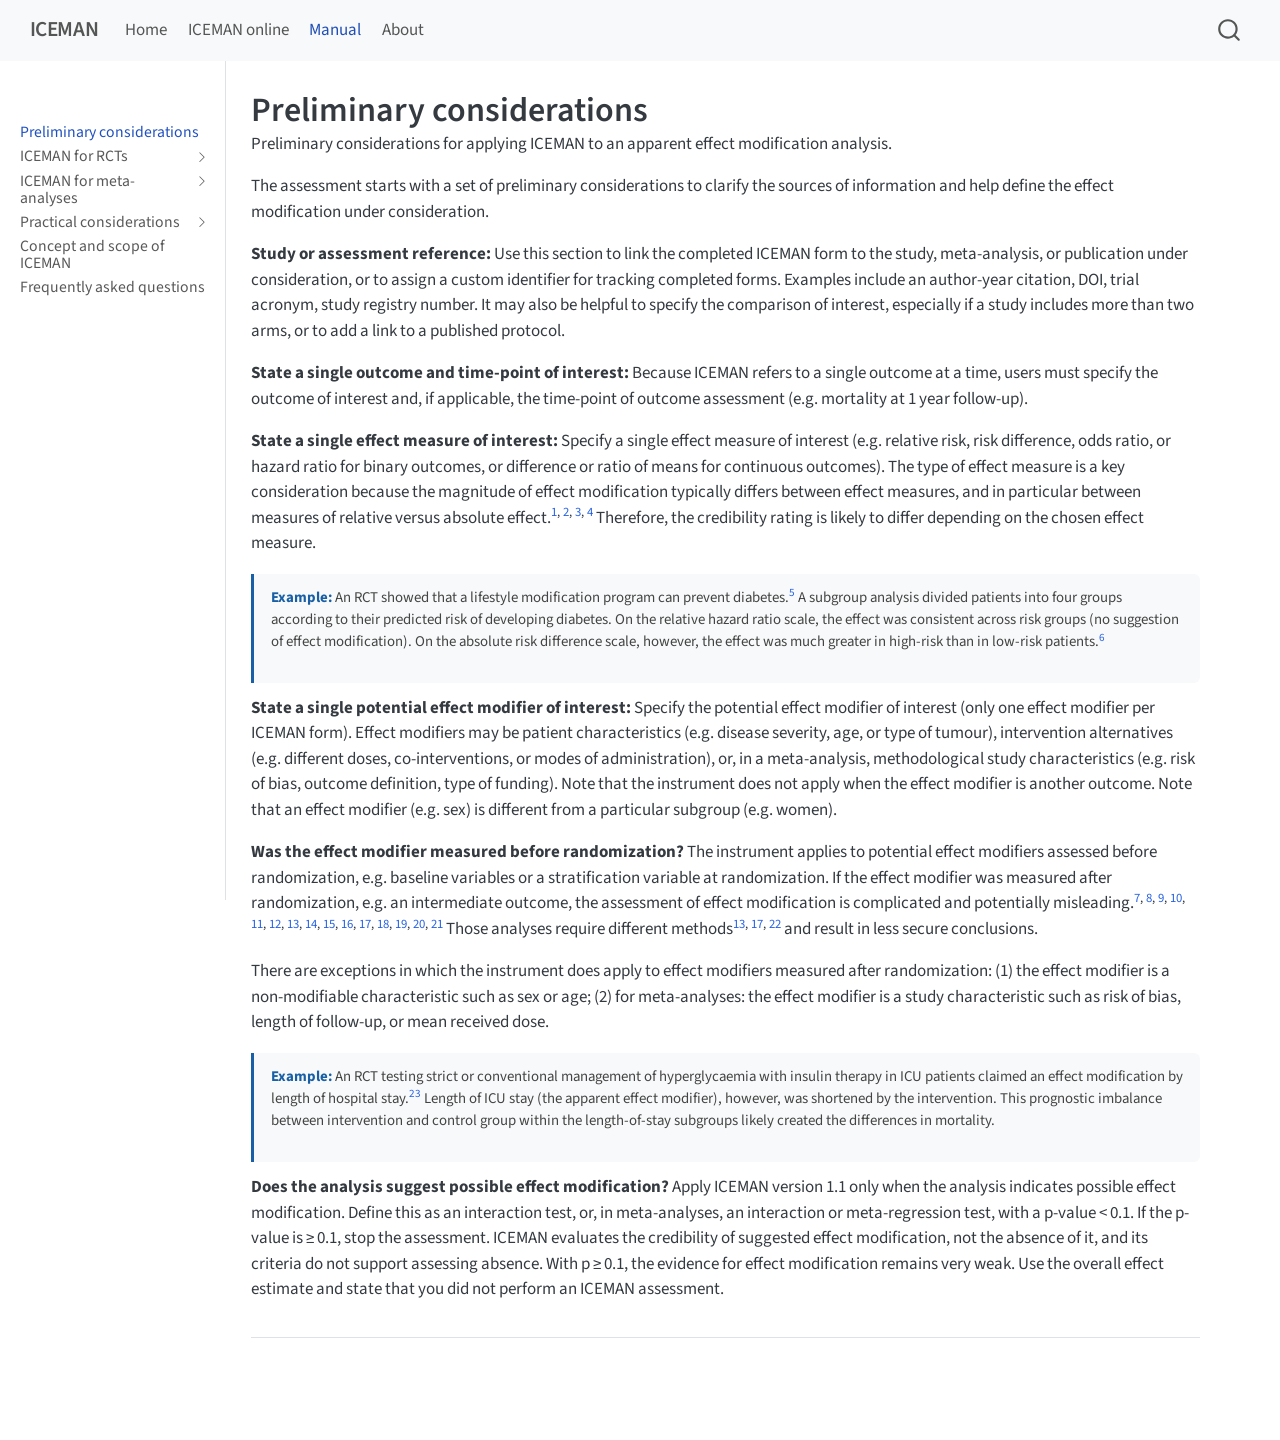
==== commit 2f3c9d6f: "preserve tool data when navigating to manual Manual links now open in a named tab (iceman-manual) so" ====
--- a/docs/manual/index.html
+++ b/docs/manual/index.html
@@ -90,12 +90,13 @@
     "search-label": "Search"
   }
 }</script>
+<script>window.name = 'iceman-manual';</script>
 
 
 <link rel="stylesheet" href="../assets/custom.css">
 </head>
 
-<body class="nav-sidebar docked nav-fixed quarto-light">
+<body class="nav-sidebar docked nav-fixed fullcontent quarto-light">
 
 <div id="quarto-search-results"></div>
   <header id="quarto-header" class="headroom fixed-top">
@@ -121,7 +122,7 @@
 <span class="menu-text">ICEMAN online</span></a>
   </li>  
   <li class="nav-item">
-    <a class="nav-link active" href="../manual/index.html" aria-current="page"> 
+    <a class="nav-link active" href="../manual/index.html" target="iceman-manual" aria-current="page"> 
 <span class="menu-text">Manual</span></a>
   </li>  
   <li class="nav-item">
@@ -335,9 +336,7 @@
 </nav>
 <div id="quarto-sidebar-glass" class="quarto-sidebar-collapse-item" data-bs-toggle="collapse" data-bs-target=".quarto-sidebar-collapse-item"></div>
 <!-- margin-sidebar -->
-    <div id="quarto-margin-sidebar" class="sidebar margin-sidebar zindex-bottom">
-        
-    </div>
+    
 <!-- main -->
 <main class="content" id="quarto-document-content">
 
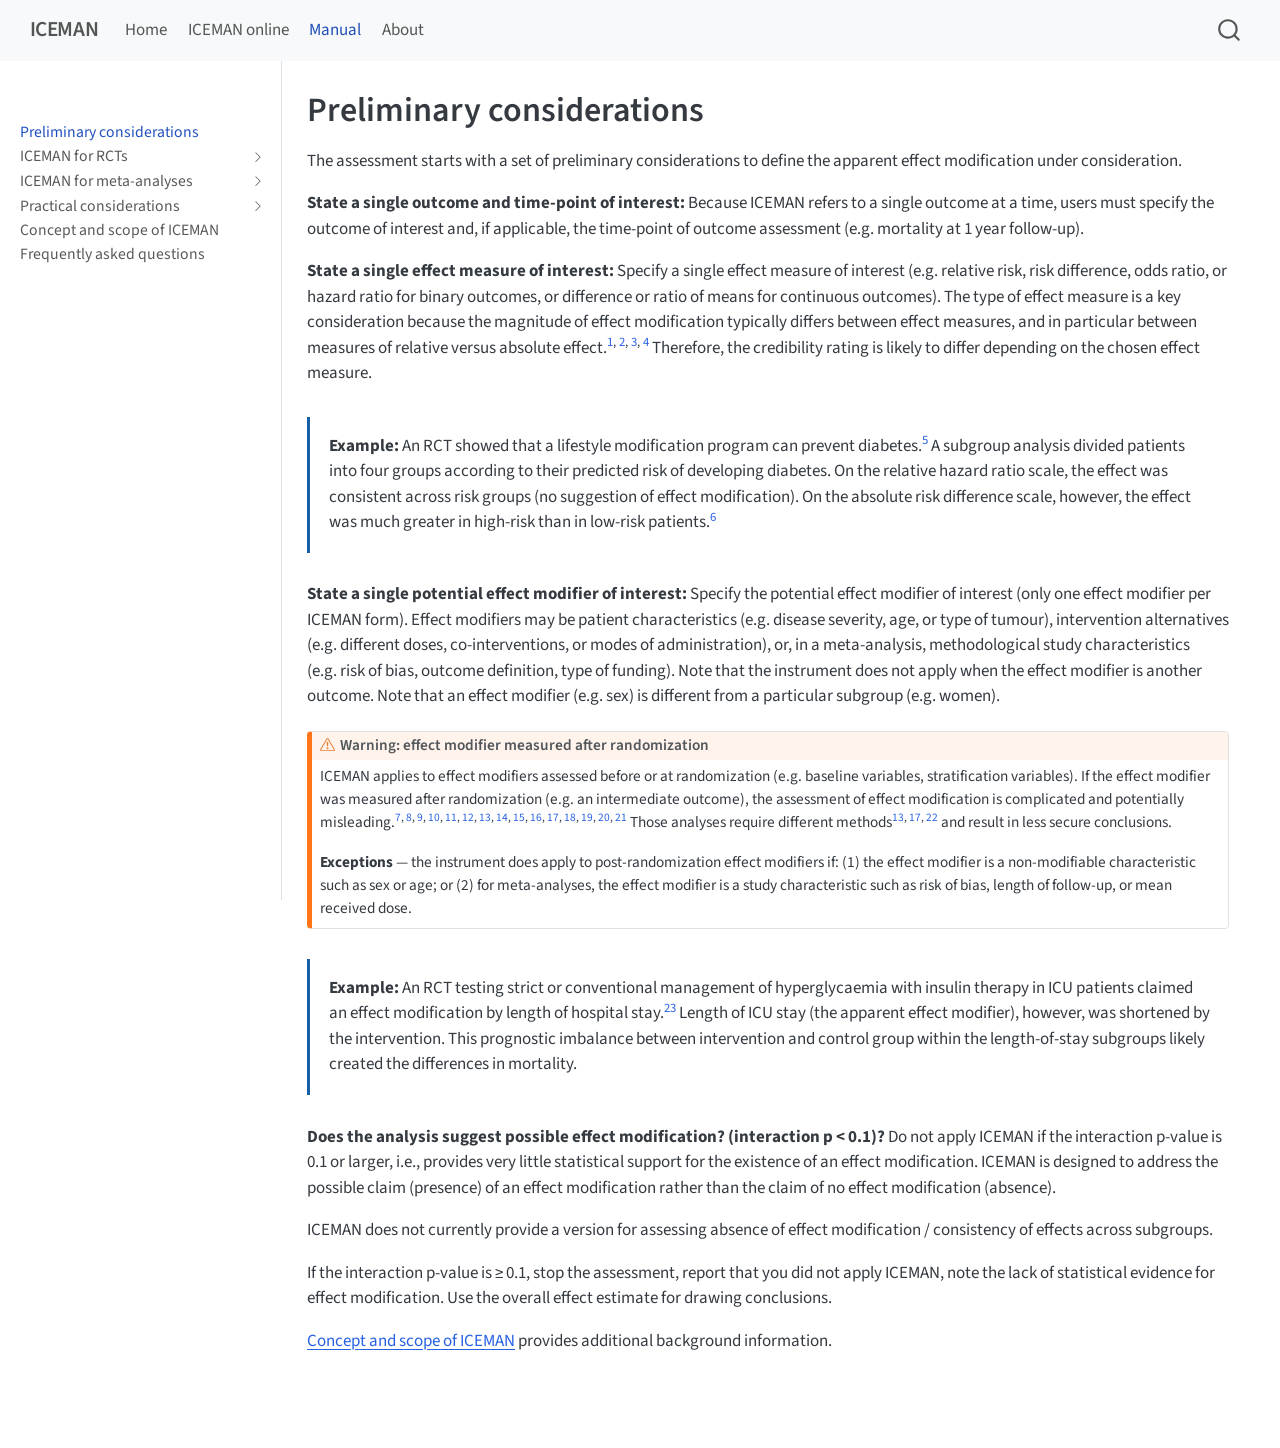
==== commit 4ce07020: "update manual navigation and accordion" ====
--- a/docs/manual/index.html
+++ b/docs/manual/index.html
@@ -6,7 +6,6 @@
 
 <meta name="viewport" content="width=device-width, initial-scale=1.0, user-scalable=yes">
 
-<meta name="description" content="Preliminary considerations for applying ICEMAN to an apparent effect modification analysis.">
 
 <title>Preliminary considerations – ICEMAN</title>
 <style>
@@ -62,7 +61,7 @@
 <link href="../site_libs/quarto-html/quarto-syntax-highlighting-7f8f88aac4f3542376d5c11b86a4c14d.css" rel="stylesheet" id="quarto-text-highlighting-styles">
 <script src="../site_libs/bootstrap/bootstrap.min.js"></script>
 <link href="../site_libs/bootstrap/bootstrap-icons.css" rel="stylesheet">
-<link href="../site_libs/bootstrap/bootstrap-1b8143a5af30aa0587ead8c64582f750.min.css" rel="stylesheet" append-hash="true" id="quarto-bootstrap" data-mode="light">
+<link href="../site_libs/bootstrap/bootstrap-1969d0e6ffa874b6ca432d551e033a18.min.css" rel="stylesheet" append-hash="true" id="quarto-bootstrap" data-mode="light">
 <script id="quarto-search-options" type="application/json">{
   "location": "navbar",
   "copy-button": false,
@@ -178,43 +177,43 @@
           <li class="sidebar-item">
   <div class="sidebar-item-container"> 
   <a href="../manual/rct.html#rct-item1" class="sidebar-item-text sidebar-link">
- <span class="menu-text">Item 1 — Direction a priori</span></a>
+ <span class="menu-text">1 — Direction a priori</span></a>
   </div>
 </li>
           <li class="sidebar-item">
   <div class="sidebar-item-container"> 
   <a href="../manual/rct.html#rct-item2" class="sidebar-item-text sidebar-link">
- <span class="menu-text">Item 2 — Prior evidence</span></a>
+ <span class="menu-text">2 — Prior evidence</span></a>
   </div>
 </li>
           <li class="sidebar-item">
   <div class="sidebar-item-container"> 
   <a href="../manual/rct.html#rct-item3" class="sidebar-item-text sidebar-link">
- <span class="menu-text">Item 3 — Interaction test</span></a>
+ <span class="menu-text">3 — Interaction test</span></a>
   </div>
 </li>
           <li class="sidebar-item">
   <div class="sidebar-item-container"> 
   <a href="../manual/rct.html#rct-item4" class="sidebar-item-text sidebar-link">
- <span class="menu-text">Item 4 — Multiplicity</span></a>
+ <span class="menu-text">4 — Multiplicity</span></a>
   </div>
 </li>
           <li class="sidebar-item">
   <div class="sidebar-item-container"> 
   <a href="../manual/rct.html#rct-item5" class="sidebar-item-text sidebar-link">
- <span class="menu-text">Item 5 — Cut points</span></a>
+ <span class="menu-text">5 — Cut points</span></a>
   </div>
 </li>
           <li class="sidebar-item">
   <div class="sidebar-item-container"> 
   <a href="../manual/rct.html#rct-item6" class="sidebar-item-text sidebar-link">
- <span class="menu-text">Item 6 — Additional</span></a>
+ <span class="menu-text">6 — Additional</span></a>
   </div>
 </li>
           <li class="sidebar-item">
   <div class="sidebar-item-container"> 
   <a href="../manual/rct.html#rct-item7" class="sidebar-item-text sidebar-link">
- <span class="menu-text">Item 7 — Overall rating</span></a>
+ <span class="menu-text">7 — Overall rating</span></a>
   </div>
 </li>
           <li class="sidebar-item">
@@ -237,49 +236,61 @@
           <li class="sidebar-item">
   <div class="sidebar-item-container"> 
   <a href="../manual/meta.html#meta-item1" class="sidebar-item-text sidebar-link">
- <span class="menu-text">Item 1 — Within vs between</span></a>
+ <span class="menu-text">1 — Within vs between</span></a>
   </div>
 </li>
           <li class="sidebar-item">
   <div class="sidebar-item-container"> 
   <a href="../manual/meta.html#meta-item2" class="sidebar-item-text sidebar-link">
- <span class="menu-text">Item 2 — Similarity across trials</span></a>
+ <span class="menu-text">2 — Similarity across trials</span></a>
   </div>
 </li>
           <li class="sidebar-item">
   <div class="sidebar-item-container"> 
   <a href="../manual/meta.html#meta-item3" class="sidebar-item-text sidebar-link">
- <span class="menu-text">Item 3 — Number of studies</span></a>
-  </div>
-</li>
-          <li class="sidebar-item">
-  <div class="sidebar-item-container"> 
-  <a href="../manual/meta.html#meta-items4-6" class="sidebar-item-text sidebar-link">
- <span class="menu-text">Items 4–6 — Direction, test, multiplicity</span></a>
+ <span class="menu-text">3 — Number of studies</span></a>
+  </div>
+</li>
+          <li class="sidebar-item">
+  <div class="sidebar-item-container"> 
+  <a href="../manual/meta.html#meta-item4" class="sidebar-item-text sidebar-link">
+ <span class="menu-text">4 — Direction a priori</span></a>
+  </div>
+</li>
+          <li class="sidebar-item">
+  <div class="sidebar-item-container"> 
+  <a href="../manual/meta.html#meta-item5" class="sidebar-item-text sidebar-link">
+ <span class="menu-text">5 — Interaction test</span></a>
+  </div>
+</li>
+          <li class="sidebar-item">
+  <div class="sidebar-item-container"> 
+  <a href="../manual/meta.html#meta-item6" class="sidebar-item-text sidebar-link">
+ <span class="menu-text">6 — Multiplicity</span></a>
   </div>
 </li>
           <li class="sidebar-item">
   <div class="sidebar-item-container"> 
   <a href="../manual/meta.html#meta-item7" class="sidebar-item-text sidebar-link">
- <span class="menu-text">Item 7 — Random effects model</span></a>
+ <span class="menu-text">7 — Random effects model</span></a>
   </div>
 </li>
           <li class="sidebar-item">
   <div class="sidebar-item-container"> 
   <a href="../manual/meta.html#meta-item8" class="sidebar-item-text sidebar-link">
- <span class="menu-text">Item 8 — Cut points</span></a>
+ <span class="menu-text">8 — Cut points</span></a>
   </div>
 </li>
           <li class="sidebar-item">
   <div class="sidebar-item-container"> 
   <a href="../manual/meta.html#meta-item9" class="sidebar-item-text sidebar-link">
- <span class="menu-text">Item 9 — Additional</span></a>
+ <span class="menu-text">9 — Additional</span></a>
   </div>
 </li>
           <li class="sidebar-item">
   <div class="sidebar-item-container"> 
   <a href="../manual/meta.html#meta-item10" class="sidebar-item-text sidebar-link">
- <span class="menu-text">Item 10 — Overall rating</span></a>
+ <span class="menu-text">10 — Overall rating</span></a>
   </div>
 </li>
           <li class="sidebar-item">
@@ -345,11 +356,6 @@
 <h1 class="title">Preliminary considerations</h1>
 </div>
 
-<div>
-  <div class="description">
-    Preliminary considerations for applying ICEMAN to an apparent effect modification analysis.
-  </div>
-</div>
 
 
 <div class="quarto-title-meta">
@@ -364,20 +370,34 @@
 </header>
 
 
-<p>The assessment starts with a set of preliminary considerations to clarify the sources of information and help define the effect modification under consideration.</p>
-<p><span id="prelim-ref"></span> <strong>Study or assessment reference:</strong> Use this section to link the completed ICEMAN form to the study, meta-analysis, or publication under consideration, or to assign a custom identifier for tracking completed forms. Examples include an author-year citation, DOI, trial acronym, study registry number. It may also be helpful to specify the comparison of interest, especially if a study includes more than two arms, or to add a link to a published protocol.</p>
+<p>The assessment starts with a set of preliminary considerations to define the apparent effect modification under consideration.</p>
 <p><span id="prelim-outcome"></span> <strong>State a single outcome and time-point of interest:</strong> Because ICEMAN refers to a single outcome at a time, users must specify the outcome of interest and, if applicable, the time-point of outcome assessment (e.g.&nbsp;mortality at 1 year follow-up).</p>
 <p><span id="prelim-measure"></span> <strong>State a single effect measure of interest:</strong> Specify a single effect measure of interest (e.g.&nbsp;relative risk, risk difference, odds ratio, or hazard ratio for binary outcomes, or difference or ratio of means for continuous outcomes). The type of effect measure is a key consideration because the magnitude of effect modification typically differs between effect measures, and in particular between measures of relative versus absolute effect.<span class="citation" data-cites="Engels2000heterogeneity-0001 Venekamp2014subgroup-0001 Rhodes2016empirical-0001 White2005assessing-0001"><sup><a href="#ref-Engels2000heterogeneity-0001" role="doc-biblioref">1</a>, <a href="#ref-Venekamp2014subgroup-0001" role="doc-biblioref">2</a>, <a href="#ref-Rhodes2016empirical-0001" role="doc-biblioref">3</a>, <a href="#ref-White2005assessing-0001" role="doc-biblioref">4</a></sup></span> Therefore, the credibility rating is likely to differ depending on the chosen effect measure.</p>
 <div class="example-block">
 <p><strong>Example:</strong> An RCT showed that a lifestyle modification program can prevent diabetes.<span class="citation" data-cites="Knowler2002reduction"><sup><a href="#ref-Knowler2002reduction" role="doc-biblioref">5</a></sup></span> A subgroup analysis divided patients into four groups according to their predicted risk of developing diabetes. On the relative hazard ratio scale, the effect was consistent across risk groups (no suggestion of effect modification). On the absolute risk difference scale, however, the effect was much greater in high-risk than in low-risk patients.<span class="citation" data-cites="Kent2018personalized-0001"><sup><a href="#ref-Kent2018personalized-0001" role="doc-biblioref">6</a></sup></span></p>
 </div>
 <p><span id="prelim-modifier"></span> <strong>State a single potential effect modifier of interest:</strong> Specify the potential effect modifier of interest (only one effect modifier per ICEMAN form). Effect modifiers may be patient characteristics (e.g.&nbsp;disease severity, age, or type of tumour), intervention alternatives (e.g.&nbsp;different doses, co-interventions, or modes of administration), or, in a meta-analysis, methodological study characteristics (e.g.&nbsp;risk of bias, outcome definition, type of funding). Note that the instrument does not apply when the effect modifier is another outcome. Note that an effect modifier (e.g.&nbsp;sex) is different from a particular subgroup (e.g.&nbsp;women).</p>
-<p><span id="prelim-prerando"></span> <strong>Was the effect modifier measured before randomization?</strong> The instrument applies to potential effect modifiers assessed before randomization, e.g.&nbsp;baseline variables or a stratification variable at randomization. If the effect modifier was measured after randomization, e.g.&nbsp;an intermediate outcome, the assessment of effect modification is complicated and potentially misleading.<span class="citation" data-cites="VanderWeele2009on-0001 Yusuf1991analysis-0001 Sun2010is-0001 Sun2014how-0001 Oxman1992a-0001 Simon1982patient-0001 Matsuyama2006estimation-0001 Hirji2009outcome-0001 Cuzick1982the-0001 Cook2004subgroup-0001 Desai2014challenges-0001 vanHoorn2017the-0001 Grady2007chapter-0002 Moye200721 Rosenbaum1984the-0001"><sup><a href="#ref-VanderWeele2009on-0001" role="doc-biblioref">7</a>, <a href="#ref-Yusuf1991analysis-0001" role="doc-biblioref">8</a>, <a href="#ref-Sun2010is-0001" role="doc-biblioref">9</a>, <a href="#ref-Sun2014how-0001" role="doc-biblioref">10</a>, <a href="#ref-Oxman1992a-0001" role="doc-biblioref">11</a>, <a href="#ref-Simon1982patient-0001" role="doc-biblioref">12</a>, <a href="#ref-Matsuyama2006estimation-0001" role="doc-biblioref">13</a>, <a href="#ref-Hirji2009outcome-0001" role="doc-biblioref">14</a>, <a href="#ref-Cuzick1982the-0001" role="doc-biblioref">15</a>, <a href="#ref-Cook2004subgroup-0001" role="doc-biblioref">16</a>, <a href="#ref-Desai2014challenges-0001" role="doc-biblioref">17</a>, <a href="#ref-vanHoorn2017the-0001" role="doc-biblioref">18</a>, <a href="#ref-Grady2007chapter-0002" role="doc-biblioref">19</a>, <a href="#ref-Moye200721" role="doc-biblioref">20</a>, <a href="#ref-Rosenbaum1984the-0001" role="doc-biblioref">21</a></sup></span> Those analyses require different methods<span class="citation" data-cites="Matsuyama2006estimation-0001 Desai2014challenges-0001 Korn2017assessing-0001"><sup><a href="#ref-Matsuyama2006estimation-0001" role="doc-biblioref">13</a>, <a href="#ref-Desai2014challenges-0001" role="doc-biblioref">17</a>, <a href="#ref-Korn2017assessing-0001" role="doc-biblioref">22</a></sup></span> and result in less secure conclusions.</p>
-<p>There are exceptions in which the instrument does apply to effect modifiers measured after randomization: (1) the effect modifier is a non-modifiable characteristic such as sex or age; (2) for meta-analyses: the effect modifier is a study characteristic such as risk of bias, length of follow-up, or mean received dose.</p>
+<div class="callout callout-style-default callout-warning callout-titled">
+<div class="callout-header d-flex align-content-center">
+<div class="callout-icon-container">
+<i class="callout-icon"></i>
+</div>
+<div class="callout-title-container flex-fill">
+<span class="screen-reader-only">Warning</span>Warning: effect modifier measured after randomization
+</div>
+</div>
+<div class="callout-body-container callout-body">
+<p>ICEMAN applies to effect modifiers assessed before or at randomization (e.g.&nbsp;baseline variables, stratification variables). If the effect modifier was measured after randomization (e.g.&nbsp;an intermediate outcome), the assessment of effect modification is complicated and potentially misleading.<span class="citation" data-cites="VanderWeele2009on-0001 Yusuf1991analysis-0001 Sun2010is-0001 Sun2014how-0001 Oxman1992a-0001 Simon1982patient-0001 Matsuyama2006estimation-0001 Hirji2009outcome-0001 Cuzick1982the-0001 Cook2004subgroup-0001 Desai2014challenges-0001 vanHoorn2017the-0001 Grady2007chapter-0002 Moye200721 Rosenbaum1984the-0001"><sup><a href="#ref-VanderWeele2009on-0001" role="doc-biblioref">7</a>, <a href="#ref-Yusuf1991analysis-0001" role="doc-biblioref">8</a>, <a href="#ref-Sun2010is-0001" role="doc-biblioref">9</a>, <a href="#ref-Sun2014how-0001" role="doc-biblioref">10</a>, <a href="#ref-Oxman1992a-0001" role="doc-biblioref">11</a>, <a href="#ref-Simon1982patient-0001" role="doc-biblioref">12</a>, <a href="#ref-Matsuyama2006estimation-0001" role="doc-biblioref">13</a>, <a href="#ref-Hirji2009outcome-0001" role="doc-biblioref">14</a>, <a href="#ref-Cuzick1982the-0001" role="doc-biblioref">15</a>, <a href="#ref-Cook2004subgroup-0001" role="doc-biblioref">16</a>, <a href="#ref-Desai2014challenges-0001" role="doc-biblioref">17</a>, <a href="#ref-vanHoorn2017the-0001" role="doc-biblioref">18</a>, <a href="#ref-Grady2007chapter-0002" role="doc-biblioref">19</a>, <a href="#ref-Moye200721" role="doc-biblioref">20</a>, <a href="#ref-Rosenbaum1984the-0001" role="doc-biblioref">21</a></sup></span> Those analyses require different methods<span class="citation" data-cites="Matsuyama2006estimation-0001 Desai2014challenges-0001 Korn2017assessing-0001"><sup><a href="#ref-Matsuyama2006estimation-0001" role="doc-biblioref">13</a>, <a href="#ref-Desai2014challenges-0001" role="doc-biblioref">17</a>, <a href="#ref-Korn2017assessing-0001" role="doc-biblioref">22</a></sup></span> and result in less secure conclusions.</p>
+<p><strong>Exceptions</strong> — the instrument does apply to post-randomization effect modifiers if: (1) the effect modifier is a non-modifiable characteristic such as sex or age; or (2) for meta-analyses, the effect modifier is a study characteristic such as risk of bias, length of follow-up, or mean received dose.</p>
+</div>
+</div>
 <div class="example-block">
 <p><strong>Example:</strong> An RCT testing strict or conventional management of hyperglycaemia with insulin therapy in ICU patients claimed an effect modification by length of hospital stay.<span class="citation" data-cites="VanDenBerghe2006intensive-0001"><sup><a href="#ref-VanDenBerghe2006intensive-0001" role="doc-biblioref">23</a></sup></span> Length of ICU stay (the apparent effect modifier), however, was shortened by the intervention. This prognostic imbalance between intervention and control group within the length-of-stay subgroups likely created the differences in mortality.</p>
 </div>
-<p><span id="prelim-possible"></span> <strong>Does the analysis suggest possible effect modification?</strong> Apply ICEMAN version 1.1 only when the analysis indicates possible effect modification. Define this as an interaction test, or, in meta-analyses, an interaction or meta-regression test, with a p-value &lt; 0.1. If the p-value is ≥ 0.1, stop the assessment. ICEMAN evaluates the credibility of suggested effect modification, not the absence of it, and its criteria do not support assessing absence. With p ≥ 0.1, the evidence for effect modification remains very weak. Use the overall effect estimate and state that you did not perform an ICEMAN assessment.</p>
+<p><span id="prelim-possible"></span> <strong>Does the analysis suggest possible effect modification? (interaction p &lt; 0.1)?</strong> Do not apply ICEMAN if the interaction p-value is 0.1 or larger, i.e., provides very little statistical support for the existence of an effect modification. ICEMAN is designed to address the possible claim (presence) of an effect modification rather than the claim of no effect modification (absence).</p>
+<p>ICEMAN does not currently provide a version for assessing absence of effect modification / consistency of effects across subgroups.</p>
+<p>If the interaction p-value is ≥ 0.1, stop the assessment, report that you did not apply ICEMAN, note the lack of statistical evidence for effect modification. Use the overall effect estimate for drawing conclusions.</p>
+<p><a href="../manual/concepts.html">Concept and scope of ICEMAN</a> provides additional background information.</p>
 
 
 
@@ -453,6 +473,119 @@
 23. Van den Berghe G, Wilmer A, Hermans G, Meersseman W, Wouters PJ, Milants I, Van Wijngaerden E, Bobbaers H, Bouillon R. Intensive insulin therapy in the medical <span>ICU</span> [Internet]. N. Engl. J. Med. 2006 ;354(5):449–461.Available from: <a href="http://dx.doi.org/10.1056/NEJMoa052521">http://dx.doi.org/10.1056/NEJMoa052521</a>
 </div>
 </div></section></div></main> <!-- /main -->
+<script>
+document.addEventListener('DOMContentLoaded', function () {
+  var main = document.getElementById('quarto-document-content');
+  if (!main || !document.getElementById('quarto-sidebar')) return;
+
+  var sections = Array.from(main.querySelectorAll('section.level2'));
+  // Don't accordionise pages with only one section (e.g. Practical considerations)
+  if (sections.length < 2) return;
+
+  sections.forEach(function (section) {
+    var h2 = section.querySelector(':scope > h2');
+    if (!h2) return;
+
+    var id = section.id || ('acc-' + Math.random().toString(36).slice(2));
+    var collapseId = 'acc-body-' + id;
+
+    section.classList.add('acc-item');
+
+    var headerDiv = document.createElement('div');
+    headerDiv.className = 'acc-header';
+
+    var btn = document.createElement('button');
+    btn.className = 'acc-btn collapsed';
+    btn.setAttribute('type', 'button');
+    btn.setAttribute('aria-expanded', 'false');
+    btn.setAttribute('aria-controls', collapseId);
+    btn.innerHTML = h2.innerHTML;
+
+    headerDiv.appendChild(btn);
+
+    var bodyDiv = document.createElement('div');
+    bodyDiv.id = collapseId;
+    bodyDiv.className = 'acc-body collapse';
+
+    var innerDiv = document.createElement('div');
+    innerDiv.className = 'acc-body-inner';
+
+    Array.from(section.children).forEach(function (child) {
+      if (child !== h2) innerDiv.appendChild(child);
+    });
+
+    bodyDiv.appendChild(innerDiv);
+
+    section.innerHTML = '';
+    section.appendChild(headerDiv);
+    section.appendChild(bodyDiv);
+
+    btn.addEventListener('click', function () {
+      var expanded = this.getAttribute('aria-expanded') === 'true';
+      this.setAttribute('aria-expanded', String(!expanded));
+      this.classList.toggle('collapsed', expanded);
+      bodyDiv.classList.toggle('show', !expanded);
+    });
+  });
+
+  // Color all response-option tables by ordered credibility level, not by exact wording.
+  // This keeps variants such as "Inconsistent with prior evidence" colored correctly.
+  main.querySelectorAll('.acc-body-inner table').forEach(function (table) {
+    var firstHeader = table.querySelector('thead th');
+    if (!firstHeader || !/response options/i.test(firstHeader.textContent)) return;
+
+    var colorClasses = ['rt-red', 'rt-orange', 'rt-yellow', 'rt-green'];
+    var colorIndex = 0;
+
+    table.querySelectorAll('tbody tr').forEach(function (row) {
+      row.classList.remove('rt-red', 'rt-orange', 'rt-yellow', 'rt-green', 'rt-na');
+
+      var text = (row.cells[0] ? row.cells[0].textContent : '').toLowerCase();
+      if (text.includes('not applicable')) {
+        row.classList.add('rt-na');
+        return;
+      }
+
+      row.classList.add(colorClasses[Math.min(colorIndex, colorClasses.length - 1)]);
+      colorIndex += 1;
+    });
+  });
+
+  function collapseAll() {
+    main.querySelectorAll('.acc-body.show').forEach(function (body) {
+      body.classList.remove('show');
+      var btn = body.previousElementSibling && body.previousElementSibling.querySelector('.acc-btn');
+      if (btn) { btn.setAttribute('aria-expanded', 'false'); btn.classList.add('collapsed'); }
+    });
+  }
+
+  function expandByHash() {
+    var hash = window.location.hash.slice(1);
+    if (!hash) return;
+    var target = document.getElementById(hash);
+    if (!target) return;
+
+    // Find the acc-body containing the target (either the body itself or an ancestor)
+    var accBody = target.classList.contains('acc-body')
+      ? target
+      : (target.closest ? target.closest('.acc-body') : null);
+    if (!accBody) accBody = document.getElementById('acc-body-' + hash);
+    if (!accBody) return;
+
+    collapseAll();
+    accBody.classList.add('show');
+    var btn = accBody.previousElementSibling && accBody.previousElementSibling.querySelector('.acc-btn');
+    if (btn) { btn.setAttribute('aria-expanded', 'true'); btn.classList.remove('collapsed'); }
+
+    setTimeout(function () {
+      target.scrollIntoView({ behavior: 'smooth', block: 'start' });
+    }, 50);
+  }
+
+  window.addEventListener('hashchange', expandByHash);
+  expandByHash();
+});
+</script>
 <script id="quarto-html-after-body" type="application/javascript">
   window.document.addEventListener("DOMContentLoaded", function (event) {
     const isCodeAnnotation = (el) => {
--- a/docs/assets/custom.css
+++ b/docs/assets/custom.css
@@ -8,6 +8,7 @@
 
 /* Navbar branding */
 .navbar-brand { font-weight: 600; letter-spacing: -0.02em; }
+.navbar-nav .nav-link { padding-left: 0.6rem; padding-right: 0.6rem; }
 
 /* Landing page hero */
 .hero {
@@ -95,16 +96,7 @@
 /* Manual page */
 .manual-section { margin-bottom: 2.5rem; }
 .response-table th { background: #f0f4f8; }
-.example-block {
-  background: #f8f9fa;
-  border-left: 3px solid var(--iceman-blue);
-  border-radius: 0 6px 6px 0;
-  padding: 0.75rem 1rem;
-  font-size: 0.875rem;
-  color: #444;
-  margin: 0.75rem 0;
-}
-.example-block strong { color: var(--iceman-blue); }
+/* see manual accordion section below */
 
 /* ICEMAN tool page — radio options */
 .iceman-item {
@@ -188,13 +180,12 @@
 mark { background: #fff3b0; border-radius: 2px; }
 
 /* Keep citation hover cards available without repeating references on each page. */
-#quarto-bibliography { display: none; }
+#quarto-appendix { display: none; }
 
 /* Site footer */
 .site-footer {
   margin-top: 3rem;
   padding: 0.9rem 0;
-  border-top: 1px solid #dee2e6;
   font-size: 0.82rem;
   color: #888;
   display: flex;
@@ -205,6 +196,67 @@
 .site-footer a { color: #888; text-decoration: underline; }
 .site-footer a:hover { color: var(--iceman-blue); }
 .footer-sep { color: #ccc; }
+
+/* ── Manual accordion ── */
+.acc-item { margin-bottom: 0; }
+
+.acc-header { border-top: 1px solid #dee2e6; }
+
+.acc-btn {
+  display: flex;
+  align-items: center;
+  width: 100%;
+  background: none;
+  border: none;
+  text-align: left;
+  padding: 1rem 1.25rem;
+  font-size: 1rem;
+  font-weight: 600;
+  color: #212529;
+  cursor: pointer;
+  gap: 0.6rem;
+  line-height: 1.4;
+}
+.acc-btn::before {
+  content: '▶';
+  font-size: 0.65rem;
+  color: #185FA5;
+  flex-shrink: 0;
+  transition: transform 0.2s;
+}
+.acc-btn:not(.collapsed)::before { transform: rotate(90deg); }
+.acc-btn:hover { background: #f8f9fa; color: #185FA5; }
+.acc-btn:focus { outline: 2px solid #185FA5; outline-offset: -2px; }
+
+.acc-body-inner {
+  padding: 1.5rem 1.25rem 1.75rem;
+}
+.acc-body-inner > p:first-child { margin-top: 0; }
+
+/* ── Example block redesign: left-border accent ── */
+.example-block {
+  border-left: 3px solid #185FA5;
+  padding: 0.6rem 1rem 0.6rem 1.1rem;
+  margin: 1.75rem 0;
+  background: transparent;
+  border-radius: 0;
+  box-shadow: none;
+}
+.example-block p { margin: 0.4rem 0; }
+
+/* ── Response table spacing and row colors ── */
+.acc-body-inner table {
+  margin: 1.75rem 0;
+  width: 100%;
+}
+.acc-body-inner table th { background: #f4f6f8; font-weight: 600; }
+.acc-body-inner .callout { margin: 1.75rem 0; }
+
+.rt-red    td { background: #fdeaea; }
+.rt-orange td { background: #fef0e6; }
+.rt-yellow td { background: #fdfae6; }
+.rt-green  td { background: #e6f5ee; }
+.rt-na     td { background: #f5f5f5; color: #666; }
 
 /* Mobile */
 @media (max-width: 600px) {
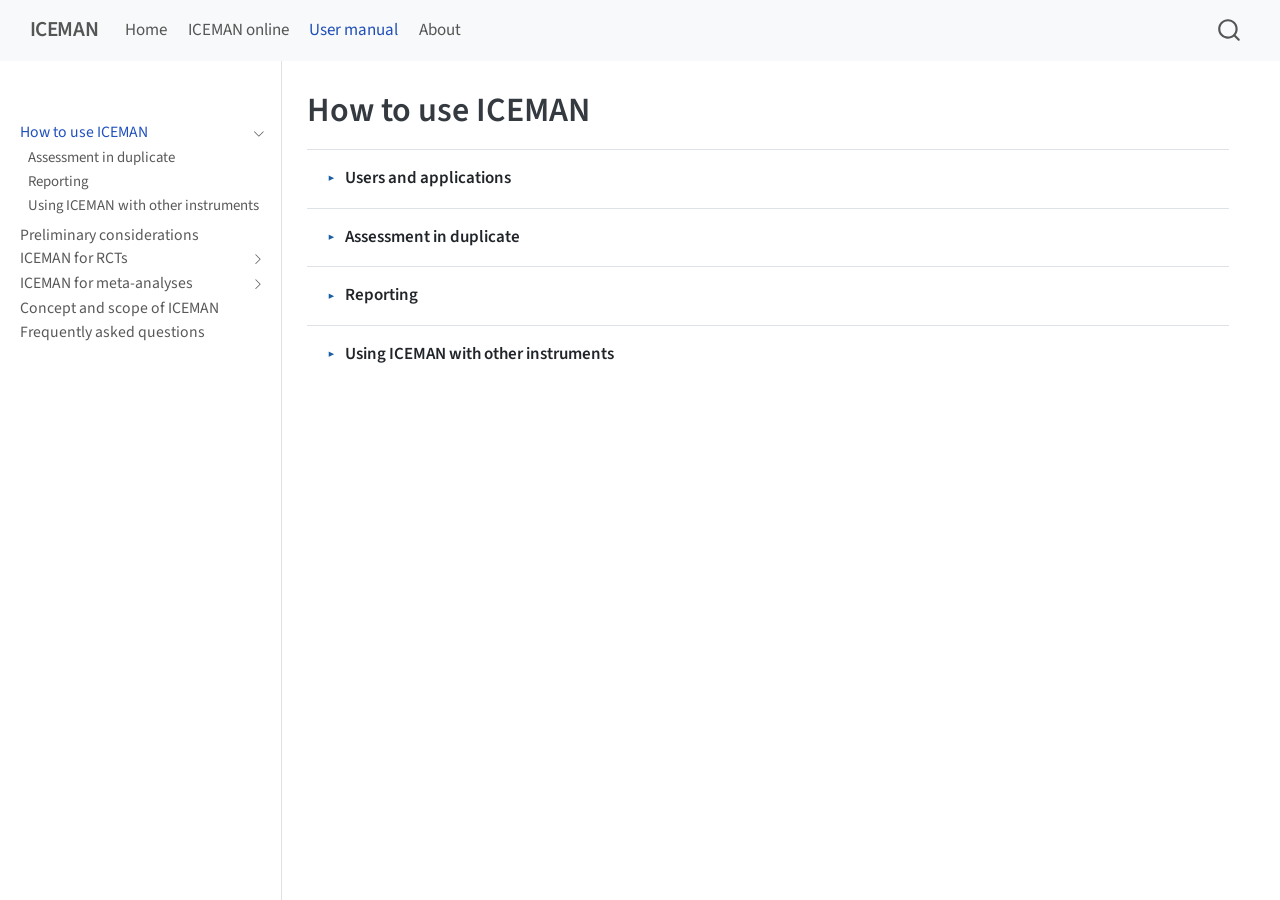
==== commit 42c07ec8: "Harmonize user manual and downloads" ====
--- a/docs/manual/index.html
+++ b/docs/manual/index.html
@@ -7,7 +7,7 @@
 <meta name="viewport" content="width=device-width, initial-scale=1.0, user-scalable=yes">
 
 
-<title>Preliminary considerations – ICEMAN</title>
+<title>How to use ICEMAN – ICEMAN</title>
 <style>
 /* Default styles provided by pandoc.
 ** See https://pandoc.org/MANUAL.html#variables-for-html for config info.
@@ -122,7 +122,7 @@
   </li>  
   <li class="nav-item">
     <a class="nav-link active" href="../manual/index.html" target="iceman-manual" aria-current="page"> 
-<span class="menu-text">Manual</span></a>
+<span class="menu-text">User manual</span></a>
   </li>  
   <li class="nav-item">
     <a class="nav-link" href="../about.html"> 
@@ -139,7 +139,7 @@
       <button type="button" class="quarto-btn-toggle btn" data-bs-toggle="collapse" role="button" data-bs-target=".quarto-sidebar-collapse-item" aria-controls="quarto-sidebar" aria-expanded="false" aria-label="Toggle sidebar navigation" onclick="if (window.quartoToggleHeadroom) { window.quartoToggleHeadroom(); }">
         <i class="bi bi-layout-text-sidebar-reverse"></i>
       </button>
-        <nav class="quarto-page-breadcrumbs" aria-label="breadcrumb"><ol class="breadcrumb"><li class="breadcrumb-item"><a href="../manual/index.html">Preliminary considerations</a></li></ol></nav>
+        <nav class="quarto-page-breadcrumbs" aria-label="breadcrumb"><ol class="breadcrumb"><li class="breadcrumb-item"><a href="../manual/index.html">How to use ICEMAN</a></li></ol></nav>
         <a class="flex-grow-1" role="navigation" data-bs-toggle="collapse" data-bs-target=".quarto-sidebar-collapse-item" aria-controls="quarto-sidebar" aria-expanded="false" aria-label="Toggle sidebar navigation" onclick="if (window.quartoToggleHeadroom) { window.quartoToggleHeadroom(); }">      
         </a>
       <button type="button" class="btn quarto-search-button" aria-label="Search" onclick="window.quartoOpenSearch();">
@@ -159,9 +159,38 @@
         </div>
     <div class="sidebar-menu-container"> 
     <ul class="list-unstyled mt-1">
+        <li class="sidebar-item sidebar-item-section">
+      <div class="sidebar-item-container"> 
+            <a href="../manual/index.html" class="sidebar-item-text sidebar-link active">
+ <span class="menu-text">How to use ICEMAN</span></a>
+          <a class="sidebar-item-toggle text-start" data-bs-toggle="collapse" data-bs-target="#quarto-sidebar-section-1" role="navigation" aria-expanded="true" aria-label="Toggle section">
+            <i class="bi bi-chevron-right ms-2"></i>
+          </a> 
+      </div>
+      <ul id="quarto-sidebar-section-1" class="collapse list-unstyled sidebar-section depth1 show">  
+          <li class="sidebar-item">
+  <div class="sidebar-item-container"> 
+  <a href="../manual/index.html#assessment-in-duplicate" class="sidebar-item-text sidebar-link">
+ <span class="menu-text">Assessment in duplicate</span></a>
+  </div>
+</li>
+          <li class="sidebar-item">
+  <div class="sidebar-item-container"> 
+  <a href="../manual/index.html#reporting" class="sidebar-item-text sidebar-link">
+ <span class="menu-text">Reporting</span></a>
+  </div>
+</li>
+          <li class="sidebar-item">
+  <div class="sidebar-item-container"> 
+  <a href="../manual/index.html#using-iceman-with-other-instruments" class="sidebar-item-text sidebar-link">
+ <span class="menu-text">Using ICEMAN with other instruments</span></a>
+  </div>
+</li>
+      </ul>
+  </li>
         <li class="sidebar-item">
   <div class="sidebar-item-container"> 
-  <a href="../manual/index.html" class="sidebar-item-text sidebar-link active">
+  <a href="../manual/preliminary.html" class="sidebar-item-text sidebar-link">
  <span class="menu-text">Preliminary considerations</span></a>
   </div>
 </li>
@@ -169,11 +198,11 @@
       <div class="sidebar-item-container"> 
             <a href="../manual/rct.html" class="sidebar-item-text sidebar-link">
  <span class="menu-text">ICEMAN for RCTs</span></a>
-          <a class="sidebar-item-toggle text-start collapsed" data-bs-toggle="collapse" data-bs-target="#quarto-sidebar-section-1" role="navigation" aria-expanded="false" aria-label="Toggle section">
+          <a class="sidebar-item-toggle text-start collapsed" data-bs-toggle="collapse" data-bs-target="#quarto-sidebar-section-2" role="navigation" aria-expanded="false" aria-label="Toggle section">
             <i class="bi bi-chevron-right ms-2"></i>
           </a> 
       </div>
-      <ul id="quarto-sidebar-section-1" class="collapse list-unstyled sidebar-section depth1 ">  
+      <ul id="quarto-sidebar-section-2" class="collapse list-unstyled sidebar-section depth1 ">  
           <li class="sidebar-item">
   <div class="sidebar-item-container"> 
   <a href="../manual/rct.html#rct-item1" class="sidebar-item-text sidebar-link">
@@ -228,83 +257,6 @@
       <div class="sidebar-item-container"> 
             <a href="../manual/meta.html" class="sidebar-item-text sidebar-link">
  <span class="menu-text">ICEMAN for meta-analyses</span></a>
-          <a class="sidebar-item-toggle text-start collapsed" data-bs-toggle="collapse" data-bs-target="#quarto-sidebar-section-2" role="navigation" aria-expanded="false" aria-label="Toggle section">
-            <i class="bi bi-chevron-right ms-2"></i>
-          </a> 
-      </div>
-      <ul id="quarto-sidebar-section-2" class="collapse list-unstyled sidebar-section depth1 ">  
-          <li class="sidebar-item">
-  <div class="sidebar-item-container"> 
-  <a href="../manual/meta.html#meta-item1" class="sidebar-item-text sidebar-link">
- <span class="menu-text">1 — Within vs between</span></a>
-  </div>
-</li>
-          <li class="sidebar-item">
-  <div class="sidebar-item-container"> 
-  <a href="../manual/meta.html#meta-item2" class="sidebar-item-text sidebar-link">
- <span class="menu-text">2 — Similarity across trials</span></a>
-  </div>
-</li>
-          <li class="sidebar-item">
-  <div class="sidebar-item-container"> 
-  <a href="../manual/meta.html#meta-item3" class="sidebar-item-text sidebar-link">
- <span class="menu-text">3 — Number of studies</span></a>
-  </div>
-</li>
-          <li class="sidebar-item">
-  <div class="sidebar-item-container"> 
-  <a href="../manual/meta.html#meta-item4" class="sidebar-item-text sidebar-link">
- <span class="menu-text">4 — Direction a priori</span></a>
-  </div>
-</li>
-          <li class="sidebar-item">
-  <div class="sidebar-item-container"> 
-  <a href="../manual/meta.html#meta-item5" class="sidebar-item-text sidebar-link">
- <span class="menu-text">5 — Interaction test</span></a>
-  </div>
-</li>
-          <li class="sidebar-item">
-  <div class="sidebar-item-container"> 
-  <a href="../manual/meta.html#meta-item6" class="sidebar-item-text sidebar-link">
- <span class="menu-text">6 — Multiplicity</span></a>
-  </div>
-</li>
-          <li class="sidebar-item">
-  <div class="sidebar-item-container"> 
-  <a href="../manual/meta.html#meta-item7" class="sidebar-item-text sidebar-link">
- <span class="menu-text">7 — Random effects model</span></a>
-  </div>
-</li>
-          <li class="sidebar-item">
-  <div class="sidebar-item-container"> 
-  <a href="../manual/meta.html#meta-item8" class="sidebar-item-text sidebar-link">
- <span class="menu-text">8 — Cut points</span></a>
-  </div>
-</li>
-          <li class="sidebar-item">
-  <div class="sidebar-item-container"> 
-  <a href="../manual/meta.html#meta-item9" class="sidebar-item-text sidebar-link">
- <span class="menu-text">9 — Additional</span></a>
-  </div>
-</li>
-          <li class="sidebar-item">
-  <div class="sidebar-item-container"> 
-  <a href="../manual/meta.html#meta-item10" class="sidebar-item-text sidebar-link">
- <span class="menu-text">10 — Overall rating</span></a>
-  </div>
-</li>
-          <li class="sidebar-item">
-  <div class="sidebar-item-container"> 
-  <a href="../manual/meta.html#meta-example" class="sidebar-item-text sidebar-link">
- <span class="menu-text">Worked example (cervical cancer)</span></a>
-  </div>
-</li>
-      </ul>
-  </li>
-        <li class="sidebar-item sidebar-item-section">
-      <div class="sidebar-item-container"> 
-            <a href="../manual/practical.html" class="sidebar-item-text sidebar-link">
- <span class="menu-text">Practical considerations</span></a>
           <a class="sidebar-item-toggle text-start collapsed" data-bs-toggle="collapse" data-bs-target="#quarto-sidebar-section-3" role="navigation" aria-expanded="false" aria-label="Toggle section">
             <i class="bi bi-chevron-right ms-2"></i>
           </a> 
@@ -312,20 +264,68 @@
       <ul id="quarto-sidebar-section-3" class="collapse list-unstyled sidebar-section depth1 ">  
           <li class="sidebar-item">
   <div class="sidebar-item-container"> 
-  <a href="../manual/practical.html#assessment-in-duplicate" class="sidebar-item-text sidebar-link">
- <span class="menu-text">Assessment in duplicate</span></a>
-  </div>
-</li>
-          <li class="sidebar-item">
-  <div class="sidebar-item-container"> 
-  <a href="../manual/practical.html#reporting" class="sidebar-item-text sidebar-link">
- <span class="menu-text">Reporting</span></a>
-  </div>
-</li>
-          <li class="sidebar-item">
-  <div class="sidebar-item-container"> 
-  <a href="../manual/practical.html#using-iceman-with-other-instruments" class="sidebar-item-text sidebar-link">
- <span class="menu-text">Using ICEMAN with other instruments</span></a>
+  <a href="../manual/meta.html#meta-item1" class="sidebar-item-text sidebar-link">
+ <span class="menu-text">1 — Within vs between</span></a>
+  </div>
+</li>
+          <li class="sidebar-item">
+  <div class="sidebar-item-container"> 
+  <a href="../manual/meta.html#meta-item2" class="sidebar-item-text sidebar-link">
+ <span class="menu-text">2 — Similarity across trials</span></a>
+  </div>
+</li>
+          <li class="sidebar-item">
+  <div class="sidebar-item-container"> 
+  <a href="../manual/meta.html#meta-item3" class="sidebar-item-text sidebar-link">
+ <span class="menu-text">3 — Number of studies</span></a>
+  </div>
+</li>
+          <li class="sidebar-item">
+  <div class="sidebar-item-container"> 
+  <a href="../manual/meta.html#meta-item4" class="sidebar-item-text sidebar-link">
+ <span class="menu-text">4 — Direction a priori</span></a>
+  </div>
+</li>
+          <li class="sidebar-item">
+  <div class="sidebar-item-container"> 
+  <a href="../manual/meta.html#meta-item5" class="sidebar-item-text sidebar-link">
+ <span class="menu-text">5 — Interaction test</span></a>
+  </div>
+</li>
+          <li class="sidebar-item">
+  <div class="sidebar-item-container"> 
+  <a href="../manual/meta.html#meta-item6" class="sidebar-item-text sidebar-link">
+ <span class="menu-text">6 — Multiplicity</span></a>
+  </div>
+</li>
+          <li class="sidebar-item">
+  <div class="sidebar-item-container"> 
+  <a href="../manual/meta.html#meta-item7" class="sidebar-item-text sidebar-link">
+ <span class="menu-text">7 — Random effects model</span></a>
+  </div>
+</li>
+          <li class="sidebar-item">
+  <div class="sidebar-item-container"> 
+  <a href="../manual/meta.html#meta-item8" class="sidebar-item-text sidebar-link">
+ <span class="menu-text">8 — Cut points</span></a>
+  </div>
+</li>
+          <li class="sidebar-item">
+  <div class="sidebar-item-container"> 
+  <a href="../manual/meta.html#meta-item9" class="sidebar-item-text sidebar-link">
+ <span class="menu-text">9 — Additional</span></a>
+  </div>
+</li>
+          <li class="sidebar-item">
+  <div class="sidebar-item-container"> 
+  <a href="../manual/meta.html#meta-item10" class="sidebar-item-text sidebar-link">
+ <span class="menu-text">10 — Overall rating</span></a>
+  </div>
+</li>
+          <li class="sidebar-item">
+  <div class="sidebar-item-container"> 
+  <a href="../manual/meta.html#meta-example" class="sidebar-item-text sidebar-link">
+ <span class="menu-text">Worked example (cervical cancer)</span></a>
   </div>
 </li>
       </ul>
@@ -353,7 +353,7 @@
 
 <header id="title-block-header" class="quarto-title-block default">
 <div class="quarto-title">
-<h1 class="title">Preliminary considerations</h1>
+<h1 class="title">How to use ICEMAN</h1>
 </div>
 
 
@@ -370,107 +370,327 @@
 </header>
 
 
-<p>The assessment starts with a set of preliminary considerations to define the apparent effect modification under consideration.</p>
-<p><span id="prelim-outcome"></span> <strong>State a single outcome and time-point of interest:</strong> Because ICEMAN refers to a single outcome at a time, users must specify the outcome of interest and, if applicable, the time-point of outcome assessment (e.g.&nbsp;mortality at 1 year follow-up).</p>
-<p><span id="prelim-measure"></span> <strong>State a single effect measure of interest:</strong> Specify a single effect measure of interest (e.g.&nbsp;relative risk, risk difference, odds ratio, or hazard ratio for binary outcomes, or difference or ratio of means for continuous outcomes). The type of effect measure is a key consideration because the magnitude of effect modification typically differs between effect measures, and in particular between measures of relative versus absolute effect.<span class="citation" data-cites="Engels2000heterogeneity-0001 Venekamp2014subgroup-0001 Rhodes2016empirical-0001 White2005assessing-0001"><sup><a href="#ref-Engels2000heterogeneity-0001" role="doc-biblioref">1</a>, <a href="#ref-Venekamp2014subgroup-0001" role="doc-biblioref">2</a>, <a href="#ref-Rhodes2016empirical-0001" role="doc-biblioref">3</a>, <a href="#ref-White2005assessing-0001" role="doc-biblioref">4</a></sup></span> Therefore, the credibility rating is likely to differ depending on the chosen effect measure.</p>
-<div class="example-block">
-<p><strong>Example:</strong> An RCT showed that a lifestyle modification program can prevent diabetes.<span class="citation" data-cites="Knowler2002reduction"><sup><a href="#ref-Knowler2002reduction" role="doc-biblioref">5</a></sup></span> A subgroup analysis divided patients into four groups according to their predicted risk of developing diabetes. On the relative hazard ratio scale, the effect was consistent across risk groups (no suggestion of effect modification). On the absolute risk difference scale, however, the effect was much greater in high-risk than in low-risk patients.<span class="citation" data-cites="Kent2018personalized-0001"><sup><a href="#ref-Kent2018personalized-0001" role="doc-biblioref">6</a></sup></span></p>
-</div>
-<p><span id="prelim-modifier"></span> <strong>State a single potential effect modifier of interest:</strong> Specify the potential effect modifier of interest (only one effect modifier per ICEMAN form). Effect modifiers may be patient characteristics (e.g.&nbsp;disease severity, age, or type of tumour), intervention alternatives (e.g.&nbsp;different doses, co-interventions, or modes of administration), or, in a meta-analysis, methodological study characteristics (e.g.&nbsp;risk of bias, outcome definition, type of funding). Note that the instrument does not apply when the effect modifier is another outcome. Note that an effect modifier (e.g.&nbsp;sex) is different from a particular subgroup (e.g.&nbsp;women).</p>
+<section id="users-and-applications" class="level2">
+<h2 data-anchor-id="users-and-applications">Users and applications</h2>
+<p>Users of ICEMAN include</p>
+<ul>
+<li><strong>Trial investigators</strong> who are planning or considering the results of a subgroup analysis;</li>
+<li><strong>Meta-analysts</strong> who are planning or considering the results of a subgroup analysis;</li>
+<li><strong>Authors of systematic reviews and clinical practice guidelines who assess subgroup claims</strong> made in published reports of trials or meta-analyses;</li>
+<li><strong>Journal editors, referees, methods consultants</strong>, and others concerned with the quality of subgroup analyses in trials or meta-analyses.</li>
+</ul>
+</section>
+<section id="assessment-in-duplicate" class="level2">
+<h2 data-anchor-id="assessment-in-duplicate">Assessment in duplicate</h2>
+<p>Confidence in the assessment increases if two investigators independently apply ICEMAN, discuss discrepancies, and present a consensus version.</p>
+</section>
+<section id="reporting" class="level2">
+<h2 data-anchor-id="reporting">Reporting</h2>
+<p>We recommend specifying use of ICEMAN in the study protocol, and in the methods, results, and interpretation sections of the final publication:</p>
+<ul>
+<li><strong>Protocol:</strong> “We will assess the credibility of potentially relevant effect modification using ICEMAN.”</li>
+<li><strong>Methods:</strong> “We used ICEMAN to assess the credibility of potentially relevant effect modification.”</li>
+<li><strong>Results:</strong> “We judged the credibility of the potential effect modification as low, with uncertainty arising from lack of prior evidence and an inconclusive test of interaction (see supplement).”</li>
+<li><strong>Interpretation:</strong> “A formal credibility assessment rated the apparent effect modification as likely spurious. We recommend considering the overall effect estimate for all patients.”</li>
+</ul>
 <div class="callout callout-style-default callout-warning callout-titled">
 <div class="callout-header d-flex align-content-center">
 <div class="callout-icon-container">
 <i class="callout-icon"></i>
 </div>
 <div class="callout-title-container flex-fill">
-<span class="screen-reader-only">Warning</span>Warning: effect modifier measured after randomization
+Warning
 </div>
 </div>
 <div class="callout-body-container callout-body">
-<p>ICEMAN applies to effect modifiers assessed before or at randomization (e.g.&nbsp;baseline variables, stratification variables). If the effect modifier was measured after randomization (e.g.&nbsp;an intermediate outcome), the assessment of effect modification is complicated and potentially misleading.<span class="citation" data-cites="VanderWeele2009on-0001 Yusuf1991analysis-0001 Sun2010is-0001 Sun2014how-0001 Oxman1992a-0001 Simon1982patient-0001 Matsuyama2006estimation-0001 Hirji2009outcome-0001 Cuzick1982the-0001 Cook2004subgroup-0001 Desai2014challenges-0001 vanHoorn2017the-0001 Grady2007chapter-0002 Moye200721 Rosenbaum1984the-0001"><sup><a href="#ref-VanderWeele2009on-0001" role="doc-biblioref">7</a>, <a href="#ref-Yusuf1991analysis-0001" role="doc-biblioref">8</a>, <a href="#ref-Sun2010is-0001" role="doc-biblioref">9</a>, <a href="#ref-Sun2014how-0001" role="doc-biblioref">10</a>, <a href="#ref-Oxman1992a-0001" role="doc-biblioref">11</a>, <a href="#ref-Simon1982patient-0001" role="doc-biblioref">12</a>, <a href="#ref-Matsuyama2006estimation-0001" role="doc-biblioref">13</a>, <a href="#ref-Hirji2009outcome-0001" role="doc-biblioref">14</a>, <a href="#ref-Cuzick1982the-0001" role="doc-biblioref">15</a>, <a href="#ref-Cook2004subgroup-0001" role="doc-biblioref">16</a>, <a href="#ref-Desai2014challenges-0001" role="doc-biblioref">17</a>, <a href="#ref-vanHoorn2017the-0001" role="doc-biblioref">18</a>, <a href="#ref-Grady2007chapter-0002" role="doc-biblioref">19</a>, <a href="#ref-Moye200721" role="doc-biblioref">20</a>, <a href="#ref-Rosenbaum1984the-0001" role="doc-biblioref">21</a></sup></span> Those analyses require different methods<span class="citation" data-cites="Matsuyama2006estimation-0001 Desai2014challenges-0001 Korn2017assessing-0001"><sup><a href="#ref-Matsuyama2006estimation-0001" role="doc-biblioref">13</a>, <a href="#ref-Desai2014challenges-0001" role="doc-biblioref">17</a>, <a href="#ref-Korn2017assessing-0001" role="doc-biblioref">22</a></sup></span> and result in less secure conclusions.</p>
-<p><strong>Exceptions</strong> — the instrument does apply to post-randomization effect modifiers if: (1) the effect modifier is a non-modifiable characteristic such as sex or age; or (2) for meta-analyses, the effect modifier is a study characteristic such as risk of bias, length of follow-up, or mean received dose.</p>
+<p>We do not recommend reporting overall credibility as a percentage (e.g.&nbsp;“30% credible”).</p>
 </div>
 </div>
-<div class="example-block">
-<p><strong>Example:</strong> An RCT testing strict or conventional management of hyperglycaemia with insulin therapy in ICU patients claimed an effect modification by length of hospital stay.<span class="citation" data-cites="VanDenBerghe2006intensive-0001"><sup><a href="#ref-VanDenBerghe2006intensive-0001" role="doc-biblioref">23</a></sup></span> Length of ICU stay (the apparent effect modifier), however, was shortened by the intervention. This prognostic imbalance between intervention and control group within the length-of-stay subgroups likely created the differences in mortality.</p>
+<p>Users can download the fillable ICEMAN form for <a href="../files/iceman-rct-form.docx">RCTs</a> or <a href="../files/iceman-meta-analysis-form.docx">meta-analyses</a>, complete it on their device, and attach it to the appendix of their publication. Alternatively, the <a href="../tool.html">online tool</a> generates a downloadable reporting table directly.</p>
+<p>We also provide four table templates for summarising one or more ICEMAN assessments in a publication. <a href="../files/iceman-table-templates.docx">Download all templates (.docx)</a></p>
+<p><strong>Legend for all tables:</strong> (–) definitely reduces credibility; (-) probably reduces credibility or unclear; (+) probably increases credibility; (++) definitely increases credibility. Not applicable items receive no code.</p>
+<p><strong>Template1 — Single assessment (RCT).</strong> Full item-level table for one outcome, effect measure, and effect modifier in an RCT.</p>
+<table class="caption-top table">
+<colgroup>
+<col style="width: 22%">
+<col style="width: 37%">
+<col style="width: 40%">
+</colgroup>
+<thead>
+<tr class="header">
+<th>Item</th>
+<th>Response</th>
+<th>Rationale</th>
+</tr>
+</thead>
+<tbody>
+<tr class="odd">
+<td>1 — Direction of effect modification hypothesized a priori?</td>
+<td>(+) Probably yes</td>
+<td>Direction stated before analysis.</td>
+</tr>
+<tr class="even">
+<td>2 — Effect modification supported by prior evidence?</td>
+<td>(+) Some support</td>
+<td>Consistent indirect evidence.</td>
+</tr>
+<tr class="odd">
+<td>3 — Chance unlikely explanation of effect modification?</td>
+<td>(+) Chance may not explain</td>
+<td>Interaction p = 0.008.</td>
+</tr>
+<tr class="even">
+<td>4 — Few effect modifiers tested or multiplicity considered?</td>
+<td>(-) Probably no or unclear</td>
+<td>Six modifiers tested; no adjustment.</td>
+</tr>
+<tr class="odd">
+<td>5 — Arbitrary cut points avoided for continuous modifier?</td>
+<td>Not applicable</td>
+<td></td>
+</tr>
+<tr class="even">
+<td>6 — Additional credibility considerations?</td>
+<td>None</td>
+<td>No additional concerns.</td>
+</tr>
+<tr class="odd">
+<td><strong>Overall credibility</strong></td>
+<td><strong>Moderate:</strong> likely effect modification; use separate subgroup effects, but note uncertainty</td>
+<td>Multiplicity lowered credibility.</td>
+</tr>
+</tbody>
+</table>
+<p><strong>Template2 — Single assessment (meta-analysis).</strong> Full item-level table for one outcome, effect measure, and effect modifier in a meta-analysis.</p>
+<table class="caption-top table">
+<colgroup>
+<col style="width: 22%">
+<col style="width: 37%">
+<col style="width: 40%">
+</colgroup>
+<thead>
+<tr class="header">
+<th>Item</th>
+<th>Response</th>
+<th>Rationale</th>
+</tr>
+</thead>
+<tbody>
+<tr class="odd">
+<td>1 — Based on within- rather than between-trial comparison?</td>
+<td>(+) Mostly within</td>
+<td>Most information came from within-trial subgroup comparisons.</td>
+</tr>
+<tr class="even">
+<td>2 — Effect modification similar across trials?</td>
+<td>(+) Mostly similar</td>
+<td>Trial-specific estimates had similar direction, with some variation in magnitude.</td>
+</tr>
+<tr class="odd">
+<td>3 — Number of trials large for between-trial comparison?</td>
+<td>Not applicable</td>
+<td>Assessment did not rely on between-trial comparison.</td>
+</tr>
+<tr class="even">
+<td>4 — Direction of effect modification hypothesized a priori?</td>
+<td>(+) Probably yes</td>
+<td>Direction stated before analysis.</td>
+</tr>
+<tr class="odd">
+<td>5 — Chance unlikely explanation of effect modification?</td>
+<td>(+) Chance may not explain</td>
+<td>Meta-regression p = 0.008.</td>
+</tr>
+<tr class="even">
+<td>6 — Few effect modifiers tested or multiplicity considered?</td>
+<td>(-) Probably no or unclear</td>
+<td>Several modifiers tested; no adjustment.</td>
+</tr>
+<tr class="odd">
+<td>7 — Random-effects model used?</td>
+<td>(++) Definitely yes</td>
+<td>Authors explicitly used a random-effects model.</td>
+</tr>
+<tr class="even">
+<td>8 — Arbitrary cut points avoided for continuous modifier?</td>
+<td>Not applicable</td>
+<td></td>
+</tr>
+<tr class="odd">
+<td>9 — Additional credibility considerations?</td>
+<td>None</td>
+<td>No additional concerns.</td>
+</tr>
+<tr class="even">
+<td><strong>Overall credibility</strong></td>
+<td><strong>Moderate:</strong> likely effect modification; use separate subgroup effects, but note uncertainty</td>
+<td>Multiplicity lowered credibility.</td>
+</tr>
+</tbody>
+</table>
+<p><strong>Template3 — Multiple effect modifiers.</strong> Compact table comparing ICEMAN items across several candidate effect modifiers.</p>
+<table class="caption-top table">
+<colgroup>
+<col style="width: 11%">
+<col style="width: 9%">
+<col style="width: 9%">
+<col style="width: 32%">
+<col style="width: 36%">
+</colgroup>
+<thead>
+<tr class="header">
+<th>Item</th>
+<th>Age</th>
+<th>Sex</th>
+<th>Diabetes status</th>
+<th>Baseline severity</th>
+</tr>
+</thead>
+<tbody>
+<tr class="odd">
+<td>Interaction p-value</td>
+<td>0.008</td>
+<td>0.04</td>
+<td>0.003</td>
+<td>0.07</td>
+</tr>
+<tr class="even">
+<td>1 — Direction a priori?</td>
+<td>(+) Probably yes</td>
+<td>(-) Probably no or unclear</td>
+<td>(++) Definitely yes</td>
+<td>(-) Probably no or unclear</td>
+</tr>
+<tr class="odd">
+<td>2 — Prior evidence?</td>
+<td>(+) Some support</td>
+<td>(-) Little or no support</td>
+<td>(++) Strong support</td>
+<td>(+) Some support</td>
+</tr>
+<tr class="even">
+<td>3 — Chance unlikely?</td>
+<td>(+) Chance may not explain</td>
+<td>(-) Chance likely</td>
+<td>(++) Chance unlikely</td>
+<td>(-) Chance likely</td>
+</tr>
+<tr class="odd">
+<td>4 — Multiplicity?</td>
+<td>(-) Probably no or unclear</td>
+<td>(-) Probably no or unclear</td>
+<td>(-) Probably no or unclear</td>
+<td>(-) Probably no or unclear</td>
+</tr>
+<tr class="even">
+<td>5 — Arbitrary cut points?</td>
+<td>Not applicable</td>
+<td>Not applicable</td>
+<td>Not applicable</td>
+<td>(-) Probably no or unclear</td>
+</tr>
+<tr class="odd">
+<td>6 — Additional?</td>
+<td>None</td>
+<td>None</td>
+<td>None</td>
+<td>None</td>
+</tr>
+<tr class="even">
+<td><strong>Overall credibility</strong></td>
+<td><strong>Moderate:</strong> likely effect modification, but uncertainty remains</td>
+<td><strong>Low:</strong> some but insufficient support</td>
+<td><strong>High:</strong> very likely effect modification</td>
+<td><strong>Very low:</strong> minimal to no support</td>
+</tr>
+</tbody>
+</table>
+<p><strong>Template4 — Summary table.</strong> One row per assessment; suitable for summarising several assessments across outcomes and effect modifiers.</p>
+<table class="caption-top table">
+<caption>Footnote: Each row represents one candidate effect modification (one outcome, effect measure, and effect modifier). ICEMAN was applied only when the interaction p-value was 0.1 or smaller. Full item-level assessments appear in a supplement.</caption>
+<colgroup>
+<col style="width: 8%">
+<col style="width: 14%">
+<col style="width: 16%">
+<col style="width: 14%">
+<col style="width: 25%">
+<col style="width: 20%">
+</colgroup>
+<thead>
+<tr class="header">
+<th>Outcome</th>
+<th>Effect measure</th>
+<th>Effect modifier</th>
+<th>Interaction p</th>
+<th>Main credibility concerns</th>
+<th>Overall credibility</th>
+</tr>
+</thead>
+<tbody>
+<tr class="odd">
+<td>30-day mortality</td>
+<td>Risk ratio</td>
+<td>Age</td>
+<td>0.008</td>
+<td>Multiplicity not addressed</td>
+<td>Moderate</td>
+</tr>
+<tr class="even">
+<td>30-day mortality</td>
+<td>Risk ratio</td>
+<td>Sex</td>
+<td>0.04</td>
+<td>Direction not prespecified; weak prior evidence; multiplicity not addressed</td>
+<td>Low</td>
+</tr>
+<tr class="odd">
+<td>Stroke at 1 year</td>
+<td>Odds ratio</td>
+<td>Diabetes status</td>
+<td>0.003</td>
+<td>None major</td>
+<td>High</td>
+</tr>
+<tr class="even">
+<td>Pain at 6 months</td>
+<td>Mean difference</td>
+<td>Baseline severity</td>
+<td>0.07</td>
+<td>Weak statistical support; arbitrary cut point</td>
+<td>Very low</td>
+</tr>
+<tr class="odd">
+<td>Serious adverse events</td>
+<td>Risk difference</td>
+<td>Age</td>
+<td>0.14</td>
+<td>ICEMAN not applied (p &gt; 0.1)</td>
+<td>Not assessed</td>
+</tr>
+</tbody>
+</table>
+</section>
+<section id="using-iceman-with-other-instruments" class="level2">
+<h2 data-anchor-id="using-iceman-with-other-instruments">Using ICEMAN with other instruments</h2>
+<p>ICEMAN can be combined with the Cochrane Risk of Bias tool for RCTs<span class="citation" data-cites="Higgins2016a-0001"><sup><a href="#ref-Higgins2016a-0001" role="doc-biblioref">1</a></sup></span> or the ROBIS tool for systematic reviews,<span class="citation" data-cites="Whiting2016robis-0001"><sup><a href="#ref-Whiting2016robis-0001" role="doc-biblioref">2</a></sup></span> and with the GRADE framework<span class="citation" data-cites="Guyatt2011grade-0007"><sup><a href="#ref-Guyatt2011grade-0007" role="doc-biblioref">3</a></sup></span>:</p>
+<ul>
+<li><strong>Moderate or high credibility:</strong> Apply GRADE to subgroup-specific estimates. Note remaining uncertainty if moderate. Considering subgroup-specific estimates may sometimes resolve concerns due to heterogeneity and consequently increase certainty of evidence and strength of recommendation.</li>
+<li><strong>Low or very low credibility:</strong> Apply GRADE to the overall effect estimate. Note remaining uncertainty if low, especially if the potential effect modification appears to explain heterogeneity.</li>
+</ul>
+
+
+
+</section>
+
+<div id="quarto-appendix" class="default"><section class="quarto-appendix-contents" role="doc-bibliography" id="quarto-bibliography"><h2 class="anchored quarto-appendix-heading">References</h2><div id="refs" class="references csl-bib-body" role="list">
+<div id="ref-Higgins2016a-0001" class="csl-entry" role="listitem">
+1. Higgins J, Sterne J, Savović J, Page M, Hrõbjartsson A, Boutron I, Reeves B, Eldridge S. A revised tool for assessing risk of bias in randomized trials. Cochrane Database of Systematic Reviews. 2016 ;1029–31.
 </div>
-<p><span id="prelim-possible"></span> <strong>Does the analysis suggest possible effect modification? (interaction p &lt; 0.1)?</strong> Do not apply ICEMAN if the interaction p-value is 0.1 or larger, i.e., provides very little statistical support for the existence of an effect modification. ICEMAN is designed to address the possible claim (presence) of an effect modification rather than the claim of no effect modification (absence).</p>
-<p>ICEMAN does not currently provide a version for assessing absence of effect modification / consistency of effects across subgroups.</p>
-<p>If the interaction p-value is ≥ 0.1, stop the assessment, report that you did not apply ICEMAN, note the lack of statistical evidence for effect modification. Use the overall effect estimate for drawing conclusions.</p>
-<p><a href="../manual/concepts.html">Concept and scope of ICEMAN</a> provides additional background information.</p>
-
-
-
-
-<div id="quarto-appendix" class="default"><section class="quarto-appendix-contents" role="doc-bibliography" id="quarto-bibliography"><h2 class="anchored quarto-appendix-heading">References</h2><div id="refs" class="references csl-bib-body" role="list">
-<div id="ref-Engels2000heterogeneity-0001" class="csl-entry" role="listitem">
-1. Engels EA, Schmid CH, Terrin N, Olkin I, Lau J. Heterogeneity and statistical significance in meta-analysis: An empirical study of 125 meta-analyses [Internet]. Stat. Med. 2000 ;19(13):1707–1728.Available from: <a href="http://dx.doi.org/10.1002/1097-0258(20000715)19:13<1707::aid-sim491>3.0.co;2-p">http://dx.doi.org/10.1002/1097-0258(20000715)19:13&lt;1707::aid-sim491&gt;3.0.co;2-p</a>
+<div id="ref-Whiting2016robis-0001" class="csl-entry" role="listitem">
+2. Whiting P, Savović J, Higgins JPT, Caldwell DM, Reeves BC, Shea B, Davies P, Kleijnen J, Churchill R, ROBIS group. <span>ROBIS</span>: A new tool to assess risk of bias in systematic reviews was developed [Internet]. J. Clin. Epidemiol. 2016 Jan. ;69225–234.Available from: <a href="http://dx.doi.org/10.1016/j.jclinepi.2015.06.005">http://dx.doi.org/10.1016/j.jclinepi.2015.06.005</a>
 </div>
-<div id="ref-Venekamp2014subgroup-0001" class="csl-entry" role="listitem">
-2. Venekamp RP, Rovers MM, Hoes AW, Knol MJ. Subgroup analysis in randomized controlled trials appeared to be dependent on whether relative or absolute effect measures were used [Internet]. J. Clin. Epidemiol. 2014 Apr. ;67(4):410–415.Available from: <a href="http://dx.doi.org/10.1016/j.jclinepi.2013.11.003">http://dx.doi.org/10.1016/j.jclinepi.2013.11.003</a>
-</div>
-<div id="ref-Rhodes2016empirical-0001" class="csl-entry" role="listitem">
-3. Rhodes KM, Turner RM, Higgins JP. Empirical evidence about inconsistency among studies in a pairwise meta-analysis. Res. Synth. Methods. 2016 ;7(4):346–370.
-</div>
-<div id="ref-White2005assessing-0001" class="csl-entry" role="listitem">
-4. White IR, Elbourne D. Assessing subgroup effects with binary data: Can the use of different effect measures lead to different conclusions? [Internet]. BMC Med. Res. Methodol. 2005 ;515.Available from: <a href="https://doi.org/10.1186/1471-2288-5-15">https://doi.org/10.1186/1471-2288-5-15</a>
-</div>
-<div id="ref-Knowler2002reduction" class="csl-entry" role="listitem">
-5. Knowler WC, Barrett-Connor E, Fowler SE, Hamman RF, Lachin JM, Walker EA, Nathan DM, Diabetes Prevention Program Research Group. Reduction in the incidence of type 2 diabetes with lifestyle intervention or metformin [Internet]. N. Engl. J. Med. 2002 ;346(6):393–403.Available from: <a href="http://dx.doi.org/10.1056/NEJMoa012512">http://dx.doi.org/10.1056/NEJMoa012512</a>
-</div>
-<div id="ref-Kent2018personalized-0001" class="csl-entry" role="listitem">
-6. Kent DM, Steyerberg E, Klaveren D van. Personalized evidence based medicine: Predictive approaches to heterogeneous treatment effects [Internet]. BMJ. 2018 ;363k4245.Available from: <a href="http://dx.doi.org/10.1136/bmj.k4245">http://dx.doi.org/10.1136/bmj.k4245</a>
-</div>
-<div id="ref-VanderWeele2009on-0001" class="csl-entry" role="listitem">
-7. VanderWeele TJ. On the distinction between interaction and effect modification [Internet]. Epidemiology. 2009 Nov. ;20(6):863–871.Available from: <a href="http://dx.doi.org/10.1097/EDE.0b013e3181ba333c">http://dx.doi.org/10.1097/EDE.0b013e3181ba333c</a>
-</div>
-<div id="ref-Yusuf1991analysis-0001" class="csl-entry" role="listitem">
-8. Yusuf S, Wittes J, Probstfield J, Tyroler HA. Analysis and interpretation of treatment effects in subgroups of patients in randomized clinical trials [Internet]. JAMA. 1991 ;266(1):93–98.Available from: <a href="http://dx.doi.org/10.1001/jama.1991.03470010097038">http://dx.doi.org/10.1001/jama.1991.03470010097038</a>
-</div>
-<div id="ref-Sun2010is-0001" class="csl-entry" role="listitem">
-9. Sun X, Briel M, Walter SD, Guyatt GH. Is a subgroup effect believable? Updating criteria to evaluate the credibility of subgroup analyses [Internet]. BMJ. 2010 ;340(mar30 3):c117.Available from: <a href="http://dx.doi.org/10.1136/bmj.c117">http://dx.doi.org/10.1136/bmj.c117</a>
-</div>
-<div id="ref-Sun2014how-0001" class="csl-entry" role="listitem">
-10. Sun X, Ioannidis JPA, Agoritsas T, Alba AC, Guyatt G. How to use a subgroup analysis: Users’ guide to the medical literature: Users’ guide to the medical literature [Internet]. JAMA. 2014 ;311(4):405–411.Available from: <a href="http://dx.doi.org/10.1001/jama.2013.285063">http://dx.doi.org/10.1001/jama.2013.285063</a>
-</div>
-<div id="ref-Oxman1992a-0001" class="csl-entry" role="listitem">
-11. Oxman AD, Guyatt GH. A consumer’s guide to subgroup analyses [Internet]. Ann. Intern. Med. 1992 ;116(1):78–84.Available from: <a href="http://dx.doi.org/10.7326/0003-4819-116-1-78">http://dx.doi.org/10.7326/0003-4819-116-1-78</a>
-</div>
-<div id="ref-Simon1982patient-0001" class="csl-entry" role="listitem">
-12. Simon R. Patient subsets and variation in therapeutic efficacy [Internet]. Br. J. Clin. Pharmacol. 1982 Oct. ;14(4):473–482.Available from: <a href="http://dx.doi.org/10.1111/j.1365-2125.1982.tb02015.x">http://dx.doi.org/10.1111/j.1365-2125.1982.tb02015.x</a>
-</div>
-<div id="ref-Matsuyama2006estimation-0001" class="csl-entry" role="listitem">
-13. Matsuyama Y, Morita S. Estimation of the average causal effect among subgroups defined by post-treatment variables [Internet]. Clin. Trials. 2006 ;3(1):1–9.Available from: <a href="http://dx.doi.org/10.1191/1740774506cn135oa">http://dx.doi.org/10.1191/1740774506cn135oa</a>
-</div>
-<div id="ref-Hirji2009outcome-0001" class="csl-entry" role="listitem">
-14. Hirji KF, Fagerland MW. Outcome based subgroup analysis: A neglected concern [Internet]. Trials. 2009 ;10(1):33.Available from: <a href="http://dx.doi.org/10.1186/1745-6215-10-33">http://dx.doi.org/10.1186/1745-6215-10-33</a>
-</div>
-<div id="ref-Cuzick1982the-0001" class="csl-entry" role="listitem">
-15. Cuzick J. The assessment of subgroups in clinical trials [Internet]. Experientia Suppl. 1982 ;41224–235.Available from: <a href="https://www.ncbi.nlm.nih.gov/pubmed/6958512">https://www.ncbi.nlm.nih.gov/pubmed/6958512</a>
-</div>
-<div id="ref-Cook2004subgroup-0001" class="csl-entry" role="listitem">
-16. Cook DI, Gebski VJ, Keech AC. Subgroup analysis in clinical trials [Internet]. Med. J. Aust. 2004 ;180(6):289–291.Available from: <a href="http://dx.doi.org/10.5694/j.1326-5377.2004.tb05928.x">http://dx.doi.org/10.5694/j.1326-5377.2004.tb05928.x</a>
-</div>
-<div id="ref-Desai2014challenges-0001" class="csl-entry" role="listitem">
-17. Desai M, Pieper KS, Mahaffey K. Challenges and solutions to pre- and post-randomization subgroup analyses [Internet]. Curr. Cardiol. Rep. 2014 ;16(10):531.Available from: <a href="http://dx.doi.org/10.1007/s11886-014-0531-2">http://dx.doi.org/10.1007/s11886-014-0531-2</a>
-</div>
-<div id="ref-vanHoorn2017the-0001" class="csl-entry" role="listitem">
-18. Hoorn R van, Tummers M, Booth A, Gerhardus A, Rehfuess E, Hind D, Bossuyt PM, Welch V, Debray TPA, Underwood M, Cuijpers P, Kraemer H, Wilt GJ van der, Kievit W. The development of <span>CHAMP</span>: A checklist for the appraisal of moderators and predictors [Internet]. BMC Med. Res. Methodol. 2017 ;17(1):173.Available from: <a href="http://dx.doi.org/10.1186/s12874-017-0451-0">http://dx.doi.org/10.1186/s12874-017-0451-0</a>
-</div>
-<div id="ref-Grady2007chapter-0002" class="csl-entry" role="listitem">
-19. Grady D, Cummings SR, Hulley SB. Chapter 11: Alternative trial designs and implementation issues. In: Hulley SB, Cummings SR, Browner WS, Grady DG, Newman TB, editor(s). Designing clinical research. Philadelphia: Lippincott Williams &amp; Wilkins; 2007.
-</div>
-<div id="ref-Moye200721" class="csl-entry" role="listitem">
-20. Moyé LA. 21 the multiple comparison issue in health care research [Internet]. In: Handbook of statistics. Elsevier; 2007. p. 616–655.Available from: <a href="http://dx.doi.org/10.1016/s0169-7161(07)27021-x">http://dx.doi.org/10.1016/s0169-7161(07)27021-x</a>
-</div>
-<div id="ref-Rosenbaum1984the-0001" class="csl-entry" role="listitem">
-21. Rosenbaum PR. The consquences of adjustment for a concomitant variable that has been affected by the treatment [Internet]. J. R. Stat. Soc. Ser. A. 1984 ;147(5):656.Available from: <a href="http://dx.doi.org/10.2307/2981697">http://dx.doi.org/10.2307/2981697</a>
-</div>
-<div id="ref-Korn2017assessing-0001" class="csl-entry" role="listitem">
-22. Korn EL, Othus M, Chen T, Freidlin B. Assessing treatment efficacy in the subset of responders in a randomized clinical trial [Internet]. Ann. Oncol. 2017 ;28(7):1640–1647.Available from: <a href="http://dx.doi.org/10.1093/annonc/mdx197">http://dx.doi.org/10.1093/annonc/mdx197</a>
-</div>
-<div id="ref-VanDenBerghe2006intensive-0001" class="csl-entry" role="listitem">
-23. Van den Berghe G, Wilmer A, Hermans G, Meersseman W, Wouters PJ, Milants I, Van Wijngaerden E, Bobbaers H, Bouillon R. Intensive insulin therapy in the medical <span>ICU</span> [Internet]. N. Engl. J. Med. 2006 ;354(5):449–461.Available from: <a href="http://dx.doi.org/10.1056/NEJMoa052521">http://dx.doi.org/10.1056/NEJMoa052521</a>
+<div id="ref-Guyatt2011grade-0007" class="csl-entry" role="listitem">
+3. Guyatt GH, Oxman AD, Kunz R, Woodcock J, Brozek J, Helfand M, Alonso-Coello P, Glasziou P, Jaeschke R, Akl EA, Norris S, Vist G, Dahm P, Shukla VK, Higgins J, Falck-Ytter Y, Schünemann HJ, GRADE Working Group. <span>GRADE</span> guidelines: 7. Rating the quality of evidence–inconsistency [Internet]. J. Clin. Epidemiol. 2011 Dec. ;64(12):1294–1302.Available from: <a href="http://dx.doi.org/10.1016/j.jclinepi.2011.03.017">http://dx.doi.org/10.1016/j.jclinepi.2011.03.017</a>
 </div>
 </div></section></div></main> <!-- /main -->
 <script>
@@ -479,7 +699,7 @@
   if (!main || !document.getElementById('quarto-sidebar')) return;
 
   var sections = Array.from(main.querySelectorAll('section.level2'));
-  // Don't accordionise pages with only one section (e.g. Practical considerations)
+  // Don't accordionise pages with only one section (e.g. How to use ICEMAN)
   if (sections.length < 2) return;
 
   sections.forEach(function (section) {
--- a/docs/assets/custom.css
+++ b/docs/assets/custom.css
@@ -93,10 +93,10 @@
   font-size: 0.75rem; padding: 2px 10px;
 }
 
-/* Manual page */
+/* User manual page */
 .manual-section { margin-bottom: 2.5rem; }
 .response-table th { background: #f0f4f8; }
-/* see manual accordion section below */
+/* see user manual accordion section below */
 
 /* ICEMAN tool page — radio options */
 .iceman-item {
@@ -168,7 +168,7 @@
 .overall-verdict .verdict-label { font-size: 1.3rem; font-weight: 700; }
 .overall-verdict .verdict-sub   { font-size: 0.9rem; color: #555; margin-top: 4px; }
 
-/* Manual link badges in tool */
+/* User manual link badges in tool */
 .manual-link {
   font-size: 0.75rem; color: var(--iceman-blue);
   text-decoration: none; border: 1px solid var(--iceman-blue);
@@ -197,7 +197,7 @@
 .site-footer a:hover { color: var(--iceman-blue); }
 .footer-sep { color: #ccc; }
 
-/* ── Manual accordion ── */
+/* ── User manual accordion ── */
 .acc-item { margin-bottom: 0; }
 
 .acc-header { border-top: 1px solid #dee2e6; }
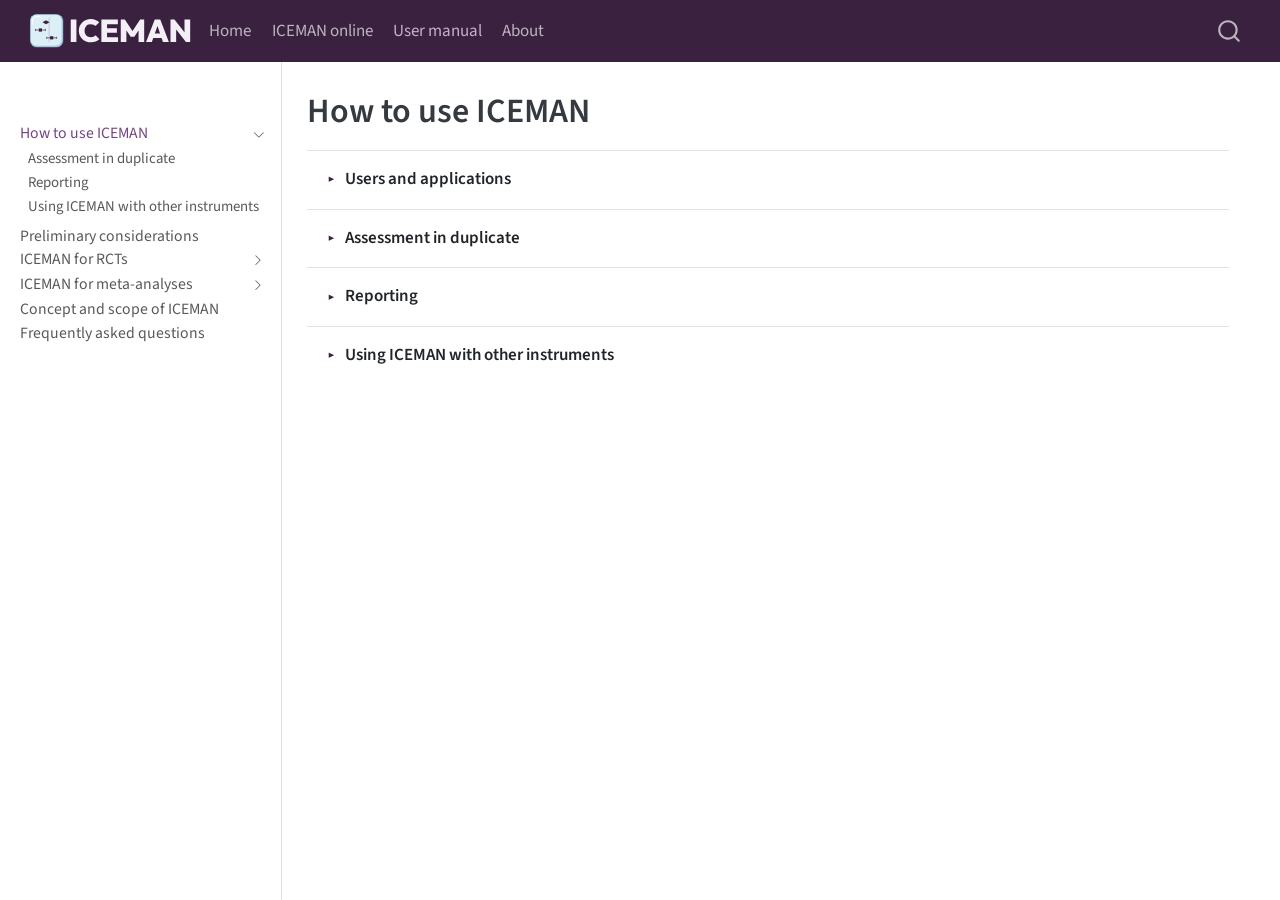
==== commit 5f15d09e: "Add ICEMAN logo and retheme site to brand colours - Add logo set under assets/logo (lockups, mark, f" ====
--- a/docs/manual/index.html
+++ b/docs/manual/index.html
@@ -52,7 +52,7 @@
 <script src="../site_libs/quarto-search/fuse.min.js"></script>
 <script src="../site_libs/quarto-search/quarto-search.js"></script>
 <meta name="quarto:offset" content="../">
-<link href="../assets/favicon.svg" rel="icon" type="image/svg+xml">
+<link href="../favicon.ico" rel="icon">
 <script src="../site_libs/quarto-html/quarto.js" type="module"></script>
 <script src="../site_libs/quarto-html/tabsets/tabsets.js" type="module"></script>
 <script src="../site_libs/quarto-html/popper.min.js"></script>
@@ -61,7 +61,7 @@
 <link href="../site_libs/quarto-html/quarto-syntax-highlighting-7f8f88aac4f3542376d5c11b86a4c14d.css" rel="stylesheet" id="quarto-text-highlighting-styles">
 <script src="../site_libs/bootstrap/bootstrap.min.js"></script>
 <link href="../site_libs/bootstrap/bootstrap-icons.css" rel="stylesheet">
-<link href="../site_libs/bootstrap/bootstrap-1969d0e6ffa874b6ca432d551e033a18.min.css" rel="stylesheet" append-hash="true" id="quarto-bootstrap" data-mode="light">
+<link href="../site_libs/bootstrap/bootstrap-e08053616659bd935400a237fe03e637.min.css" rel="stylesheet" append-hash="true" id="quarto-bootstrap" data-mode="light">
 <script id="quarto-search-options" type="application/json">{
   "location": "navbar",
   "copy-button": false,
@@ -89,10 +89,23 @@
     "search-label": "Search"
   }
 }</script>
+<link rel="apple-touch-icon" href="../apple-touch-icon.png">
 <script>window.name = 'iceman-manual';</script>
 
 
 <link rel="stylesheet" href="../assets/custom.css">
+<meta property="og:title" content="How to use ICEMAN – ICEMAN">
+<meta property="og:description" content="ICEMAN is an instrument for assessing the credibility of effect modification analyses in randomized trials and meta-analyses.">
+<meta property="og:image" content="https://www.iceman.help/assets/logo/png/iceman-project-card-1200x630.png">
+<meta property="og:site_name" content="ICEMAN">
+<meta property="og:image:height" content="630">
+<meta property="og:image:width" content="1200">
+<meta name="twitter:title" content="How to use ICEMAN – ICEMAN">
+<meta name="twitter:description" content="ICEMAN is an instrument for assessing the credibility of effect modification analyses in randomized trials and meta-analyses.">
+<meta name="twitter:image" content="https://www.iceman.help/assets/logo/png/iceman-project-card-1200x630.png">
+<meta name="twitter:card" content="summary_large_image">
+<meta name="twitter:image-height" content="630">
+<meta name="twitter:image-width" content="1200">
 </head>
 
 <body class="nav-sidebar docked nav-fixed fullcontent quarto-light">
@@ -102,8 +115,9 @@
     <nav class="navbar navbar-expand-lg " data-bs-theme="dark">
       <div class="navbar-container container-fluid">
       <div class="navbar-brand-container mx-auto">
-    <a class="navbar-brand" href="../index.html">
-    <span class="navbar-title">ICEMAN</span>
+    <a href="../index.html" class="navbar-brand navbar-brand-logo">
+    <img src="../assets/logo/svg/iceman-lockup-compact-header.svg" alt="ICEMAN" class="navbar-logo light-content">
+    <img src="../assets/logo/svg/iceman-lockup-compact-header.svg" alt="ICEMAN" class="navbar-logo dark-content">
     </a>
   </div>
             <div id="quarto-search" class="" title="Search"></div>
--- a/docs/assets/custom.css
+++ b/docs/assets/custom.css
@@ -1,26 +1,27 @@
 /* ── ICEMAN custom styles ── */
 
 :root {
-  --iceman-blue: #185FA5;
+  --iceman-primary: #3B2140;
   --iceman-teal: #0F6E56;
-  --iceman-light: #E6F1FB;
+  --iceman-light: #DCEEF6;
 }
 
 /* Navbar branding */
 .navbar-brand { font-weight: 600; letter-spacing: -0.02em; }
+.navbar-brand .navbar-logo { max-height: 34px; height: 34px; width: auto; }
 .navbar-nav .nav-link { padding-left: 0.6rem; padding-right: 0.6rem; }
 
 /* Landing page hero */
 .hero {
-  background: linear-gradient(135deg, #EEF5FC 0%, #EAF7F2 100%);
+  background: linear-gradient(135deg, #EEF7FB 0%, #F4EFF6 100%);
   border-radius: 14px;
   padding: 2.75rem 2.5rem 2.25rem;
   margin-bottom: 2.5rem;
-  box-shadow: 0 2px 12px rgba(24,95,165,0.07);
-}
-.hero-intro { margin-bottom: 1.25rem; }
-.hero-intro h1 { font-size: 2.8rem; font-weight: 700; margin-bottom: 0.25rem; color: var(--iceman-blue); }
-.hero-subtitle { font-size: 1rem; color: #666; margin-bottom: 0.5rem; letter-spacing: 0.01em; }
+  box-shadow: 0 2px 12px rgba(59,33,64,0.07);
+}
+.hero-intro { margin-bottom: 1.75rem; }
+.hero-logo { margin: 0.5rem 0 0; }
+.hero-logo img { display: block; width: 100%; max-width: 440px; height: auto; }
 .hero .lead { font-size: 0.85rem; color: #888; text-transform: uppercase; letter-spacing: 0.08em; margin-bottom: 0; max-width: 680px; }
 
 /* Hero action cards */
@@ -39,18 +40,18 @@
   align-items: center;
   text-align: center;
   background: #fff;
-  color: var(--iceman-blue);
-  border: 1px solid #c8ddf2;
+  color: var(--iceman-primary);
+  border: 1px solid #D9CFDE;
   border-radius: 10px;
   padding: 1rem 1.1rem 0.9rem;
   text-decoration: none;
   transition: background 0.15s, box-shadow 0.15s, transform 0.1s;
 }
 .hero-card:hover {
-  background: var(--iceman-blue);
+  background: var(--iceman-primary);
   color: #fff;
-  border-color: var(--iceman-blue);
-  box-shadow: 0 4px 16px rgba(24,95,165,0.18);
+  border-color: var(--iceman-primary);
+  box-shadow: 0 4px 16px rgba(59,33,64,0.18);
   transform: translateY(-2px);
   text-decoration: none;
 }
@@ -82,7 +83,7 @@
 /* Citation box */
 .cite-box {
   background: #f8f9fa;
-  border-left: 4px solid var(--iceman-blue);
+  border-left: 4px solid var(--iceman-primary);
   border-radius: 0 8px 8px 0;
   padding: 1rem 1.25rem;
   font-size: 0.9rem;
@@ -95,8 +96,18 @@
 
 /* User manual page */
 .manual-section { margin-bottom: 2.5rem; }
-.response-table th { background: #f0f4f8; }
+.response-table th { background: #F4EFF6; }
 /* see user manual accordion section below */
+
+/* ICEMAN tool page — title with logo mark */
+.tool-page .quarto-title h1.title {
+  display: flex; align-items: center; gap: 0.6rem;
+  color: var(--iceman-primary);
+}
+.tool-page .quarto-title h1.title::before {
+  content: ""; flex-shrink: 0; width: 2.75rem; height: 2.75rem;
+  background: url("logo/svg/iceman-mark.svg") center / contain no-repeat;
+}
 
 /* ICEMAN tool page — radio options */
 .iceman-item {
@@ -107,7 +118,7 @@
   background: #fff;
 }
 .iceman-item .item-num {
-  font-size: 0.75rem; font-weight: 600; color: var(--iceman-blue);
+  font-size: 0.75rem; font-weight: 600; color: var(--iceman-primary);
   text-transform: uppercase; letter-spacing: 0.05em; margin-bottom: 0.25rem;
 }
 .iceman-item .item-q { font-weight: 600; margin-bottom: 0.4rem; }
@@ -119,8 +130,8 @@
   border: 1px solid transparent; margin-bottom: 4px;
   transition: all 0.1s;
 }
-.radio-row:hover { background: #f0f4f8; border-color: #b8d0e8; }
-.radio-row.selected { background: #e6f1fb; border-color: var(--iceman-blue); }
+.radio-row:hover { background: #F4EFF6; border-color: #D9CFDE; }
+.radio-row.selected { background: #DCEEF6; border-color: var(--iceman-primary); }
 .radio-row input[type=radio] { margin-top: 3px; flex-shrink: 0; }
 .radio-row .rl { font-weight: 600; font-size: 0.9rem; }
 .radio-row .rd { font-size: 0.82rem; color: #666; }
@@ -170,8 +181,8 @@
 
 /* User manual link badges in tool */
 .manual-link {
-  font-size: 0.75rem; color: var(--iceman-blue);
-  text-decoration: none; border: 1px solid var(--iceman-blue);
+  font-size: 0.75rem; color: var(--iceman-primary);
+  text-decoration: none; border: 1px solid var(--iceman-primary);
   border-radius: 4px; padding: 1px 7px; margin-left: 8px;
 }
 .manual-link:hover { background: var(--iceman-light); }
@@ -194,7 +205,7 @@
   flex-wrap: wrap;
 }
 .site-footer a { color: #888; text-decoration: underline; }
-.site-footer a:hover { color: var(--iceman-blue); }
+.site-footer a:hover { color: var(--iceman-primary); }
 .footer-sep { color: #ccc; }
 
 /* ── User manual accordion ── */
@@ -220,13 +231,13 @@
 .acc-btn::before {
   content: '▶';
   font-size: 0.65rem;
-  color: #185FA5;
+  color: #3B2140;
   flex-shrink: 0;
   transition: transform 0.2s;
 }
 .acc-btn:not(.collapsed)::before { transform: rotate(90deg); }
-.acc-btn:hover { background: #f8f9fa; color: #185FA5; }
-.acc-btn:focus { outline: 2px solid #185FA5; outline-offset: -2px; }
+.acc-btn:hover { background: #f8f9fa; color: #3B2140; }
+.acc-btn:focus { outline: 2px solid #3B2140; outline-offset: -2px; }
 
 .acc-body-inner {
   padding: 1.5rem 1.25rem 1.75rem;
@@ -235,7 +246,7 @@
 
 /* ── Example block redesign: left-border accent ── */
 .example-block {
-  border-left: 3px solid #185FA5;
+  border-left: 3px solid #3B2140;
   padding: 0.6rem 1rem 0.6rem 1.1rem;
   margin: 1.75rem 0;
   background: transparent;
@@ -261,7 +272,6 @@
 /* Mobile */
 @media (max-width: 600px) {
   .hero { padding: 1.75rem 1.25rem 1.5rem; }
-  .hero-intro h1 { font-size: 2rem; }
   .hero-cards-row { flex-direction: column; }
   .hero-cards-top .hero-card,
   .hero-cards-bottom .hero-card { max-width: 100%; }
